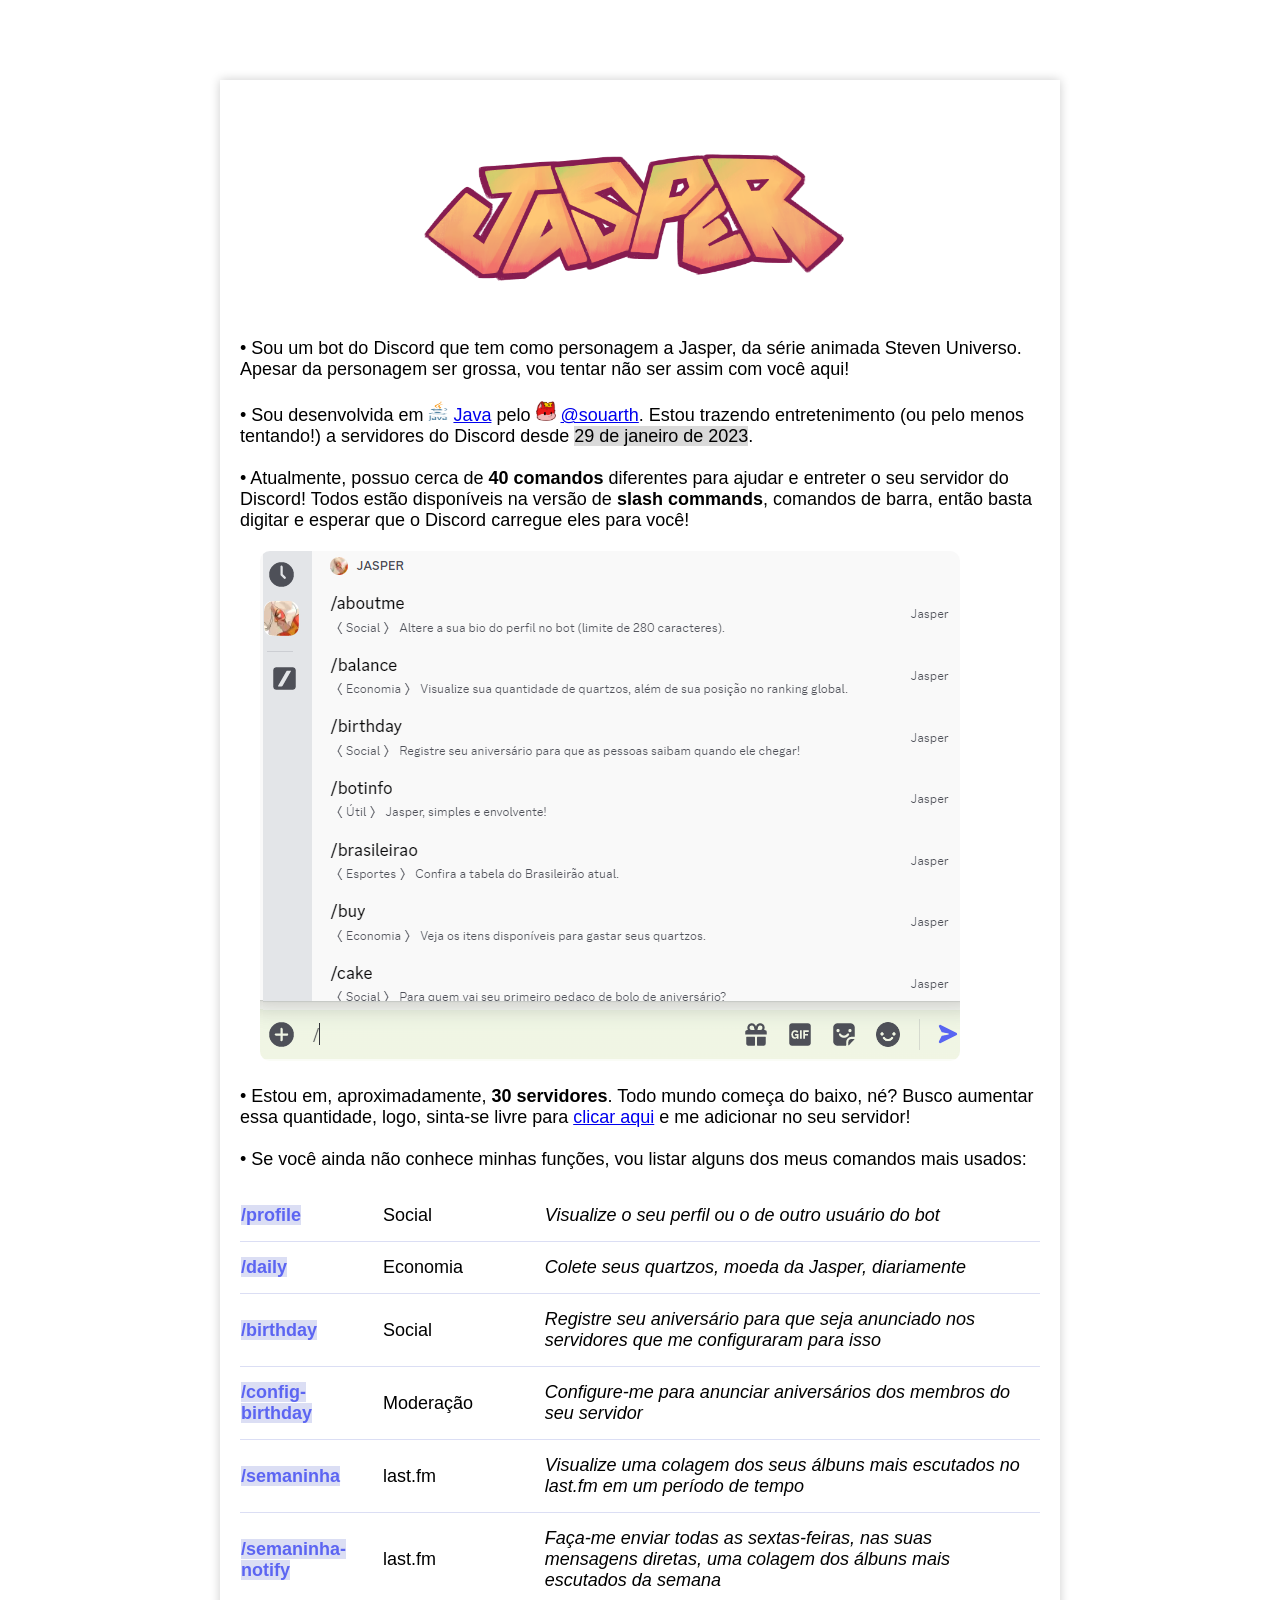
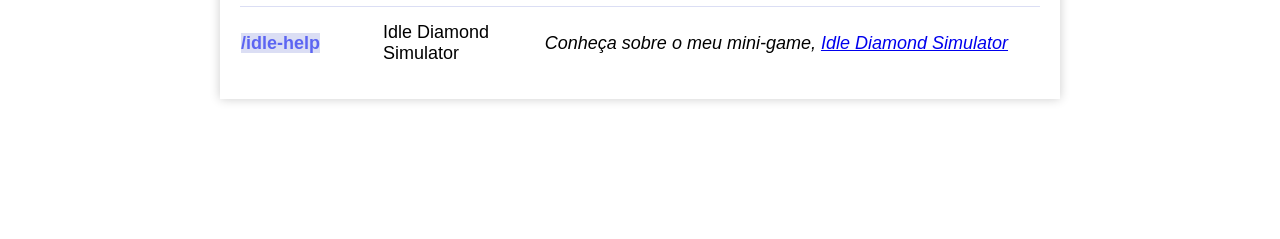
==== index.html @ ec86d967 "Update index.html" ====
<!DOCTYPE html>
<html lang="pt-BR">

<head>
    <meta charset="UTF-8">
    <meta name="viewport" content="width=device-width, initial-scale=1.0">
    <link rel="stylesheet" type="text/css" href="./public/css/index.css" media="screen" />
    <script src="./public/js/index.js"></script>
    <link rel="icon" type="image/x-icon" href="./public/assets/images/jasper_icon.png">

    <title>Home - JasperBot Website</title>
</head>

<script src="https://code.jquery.com/jquery-3.3.1.js" integrity="sha256-2Kok7MbOyxpgUVvAk/HJ2jigOSYS2auK4Pfzbm7uH60="
    crossorigin="anonymous">
    </script>

<script>
    $(function () {
        $("#header").load("header.html");
        $("#footer").load("footer.html");
    });
</script>

<body>
    <div id="header"></div>

    <div class="container">
        <img src="./public/assets/images/logo_bold2.png" alt="Jasper Bold Logo" class="logo">

        <div class="subtitle">
            • Sou um bot do Discord que tem como personagem a Jasper, da série animada Steven Universo. Apesar da
            personagem ser grossa, vou tentar não ser assim com você aqui!
            <br><br>
            • Sou desenvolvida em <img class="emoji" src="./public/assets/emojis/java.png"><a
                href="https://www.java.com/pt-BR/">Java</a> pelo <img class="emoji" src="./public/assets/emojis/arth.png"><a
                href="https://discord.com/users/351760430991147010">@souarth</a>. Estou trazendo entretenimento (ou
            pelo menos tentando!) a servidores do Discord desde <span class="timestamp">29 de janeiro de 2023</span>.
            <br><br>
            • Atualmente, possuo cerca de <b>40 comandos</b> diferentes para ajudar e entreter o seu servidor do
            Discord! Todos estão disponíveis na versão de <b>slash commands</b>, comandos de barra, então basta digitar
            e esperar que o Discord carregue eles para você!
            <br>
            <img class="message" src="./public/assets/images/slash_example.png">
            <br>
            • Estou em, aproximadamente, <b>30 servidores</b>. Todo mundo começa do baixo, né? Busco aumentar essa
            quantidade, logo, sinta-se livre para <a
                href="https://discord.com/api/oauth2/authorize?client_id=528176898384068621&permissions=414467869760&scope=bot%20applications.commands">clicar
                aqui</a> e me adicionar no seu servidor!
            <br><br>
            • Se você ainda não conhece minhas funções, vou listar alguns dos meus comandos mais usados:
            <table class="command-table">
                <tr>
                    <th><span class="command">/profile</span></th>
                    <td>Social</td>
                    <td><i>Visualize o seu perfil ou o de outro usuário do bot</i></td>
                </tr>
                <tr>
                    <th><span class="command">/daily</span></th>
                    <td>Economia</td>
                    <td><i>Colete seus quartzos, moeda da Jasper, diariamente</i></td>
                </tr>
                <tr>
                    <th><span class="command">/birthday</span></th>
                    <td>Social</td>
                    <td><i>Registre seu aniversário para que seja anunciado nos servidores que me configuraram para
                            isso</i></td>
                </tr>
                <tr>
                    <th><span class="command">/config-birthday</span></th>
                    <td>Moderação</td>
                    <td><i>Configure-me para anunciar aniversários dos membros do seu servidor</i></td>
                </tr>
                <tr>
                    <th><span class="command">/semaninha</span></th>
                    <td>last.fm</td>
                    <td><i>Visualize uma colagem dos seus álbuns mais escutados no last.fm em um período de tempo</i>
                    </td>
                </tr>
                <tr>
                    <th><span class="command">/semaninha-notify</span></th>
                    <td>last.fm</td>
                    <td><i>Faça-me enviar todas as sextas-feiras, nas suas mensagens diretas, uma colagem dos álbuns
                            mais escutados
                            da semana</i></td>
                </tr>
                <tr>
                    <th><span class="command">/idle-help</span></th>
                    <td>Idle Diamond Simulator</td>
                    <td><i>Conheça sobre o meu mini-game, <a href="./idle.html">Idle Diamond Simulator</a></i></td>
                </tr>
            </table>
        </div>
    </div>

    <div id="footer" style="margin-top: 140px;"></div>
</body>

</html>
---- public/css/index.css ----
body {
    margin: 0;
    padding: 0;
    font-family: Arial, sans-serif;
    background-image: url('./public/assets/images/gradient_background.jpg');
    background-position: center;
    background-repeat: repeat;
    background-size: cover;
}

.navbar {
    background-color: #333;
    overflow: hidden;
    position: fixed;
    top: 0;
    width: 100%;
}

.navbar a {
    float: left;
    display: block;
    color: white;
    text-align: center;
    padding: 16px;
    text-decoration: none;
}

.navbar img {
    width: 5%;
    height: 5%;
    padding: 0px 15px;
    margin-top: 10px;
    float: left;
}

.navbar a:hover {
    background-color: #ddd;
    color: black;
}

.container {
    max-width: 800px;
    margin: 30px auto;
    margin-top: 80px;
    padding: 20px;
    background-color: rgba(255, 255, 255, 0.8);
    box-shadow: 0 0 10px rgba(0, 0, 0, 0.2);
}

.logo {
    display: block;
    margin: 0 auto 20px;
    width: 60%;
    height: 60%;
}

.command {
    color: #5c65f2;
    background-color: #dbdef4;
    border-radius: 5;
    margin: auto;
}

.command:hover {
    color: white;
    background-color: #5865f2;
}

.injector {
    color: #e12a5c;
}

.warp {
    color: #526191;
}

.building {
    color: #8fbba2;
}

.emoji {
    width: 20px;
    height: 20px;
    margin-right: 5px;
}

.message {
    align-self: center;
    border-radius: 30px;
    padding: 20px;
}

.subtitle {
    font-size: large;
}

.item-container {
    display: flex;
    flex-wrap: wrap;
    justify-content: center;
    margin-bottom: 150px;
}

.item {
    flex: 0 0 calc(30% - 20px);
    margin: 10px;
    padding: 10px;
    border: 1px solid #ddd;
    background-color: rgba(255, 255, 255, 0.8);
    box-shadow: 0 0 10px rgba(0, 0, 0, 0.2);
}

.item:hover {
    background-color: rgba(230, 230, 230, 0.8);
}

.footer {
    background-color: #333;
    color: white;
    padding: 15px;
    text-align: center;
    position: fixed;
    bottom: 0;
    width: 100%;
}

.footer a {
    color: white;
}

.social {
    width: 30px;
    height: 30px;
    padding: 0px 15px;
}

.button-container {
    margin-top: 10px;
    text-align: center;
}

.button {
    margin: 10px;
    padding: 10px;
    border: 1px solid #ddd;
    border-radius: 10px;
    background-color: #5865f2;
    box-shadow: 0 0 10px rgba(0, 0, 0, 0.2);
    color: white;
    text-align: center;
}

.button:hover {
    background-color: #4752c4;
}

.timestamp {
    background-color: rgba(0, 0, 0, 0.15)
}

.command-table {
    border-collapse: collapse;
    width: 100%;
    margin-top: 20px;
    text-align: left;
    padding: 10px;
}

.command-table tr {
    border-bottom: 1px solid #dbdef4;
    text-align: left;
}

.command-table tr:last-child {
    border-bottom: none;
}

.command-table td {
    padding: 15px;
}
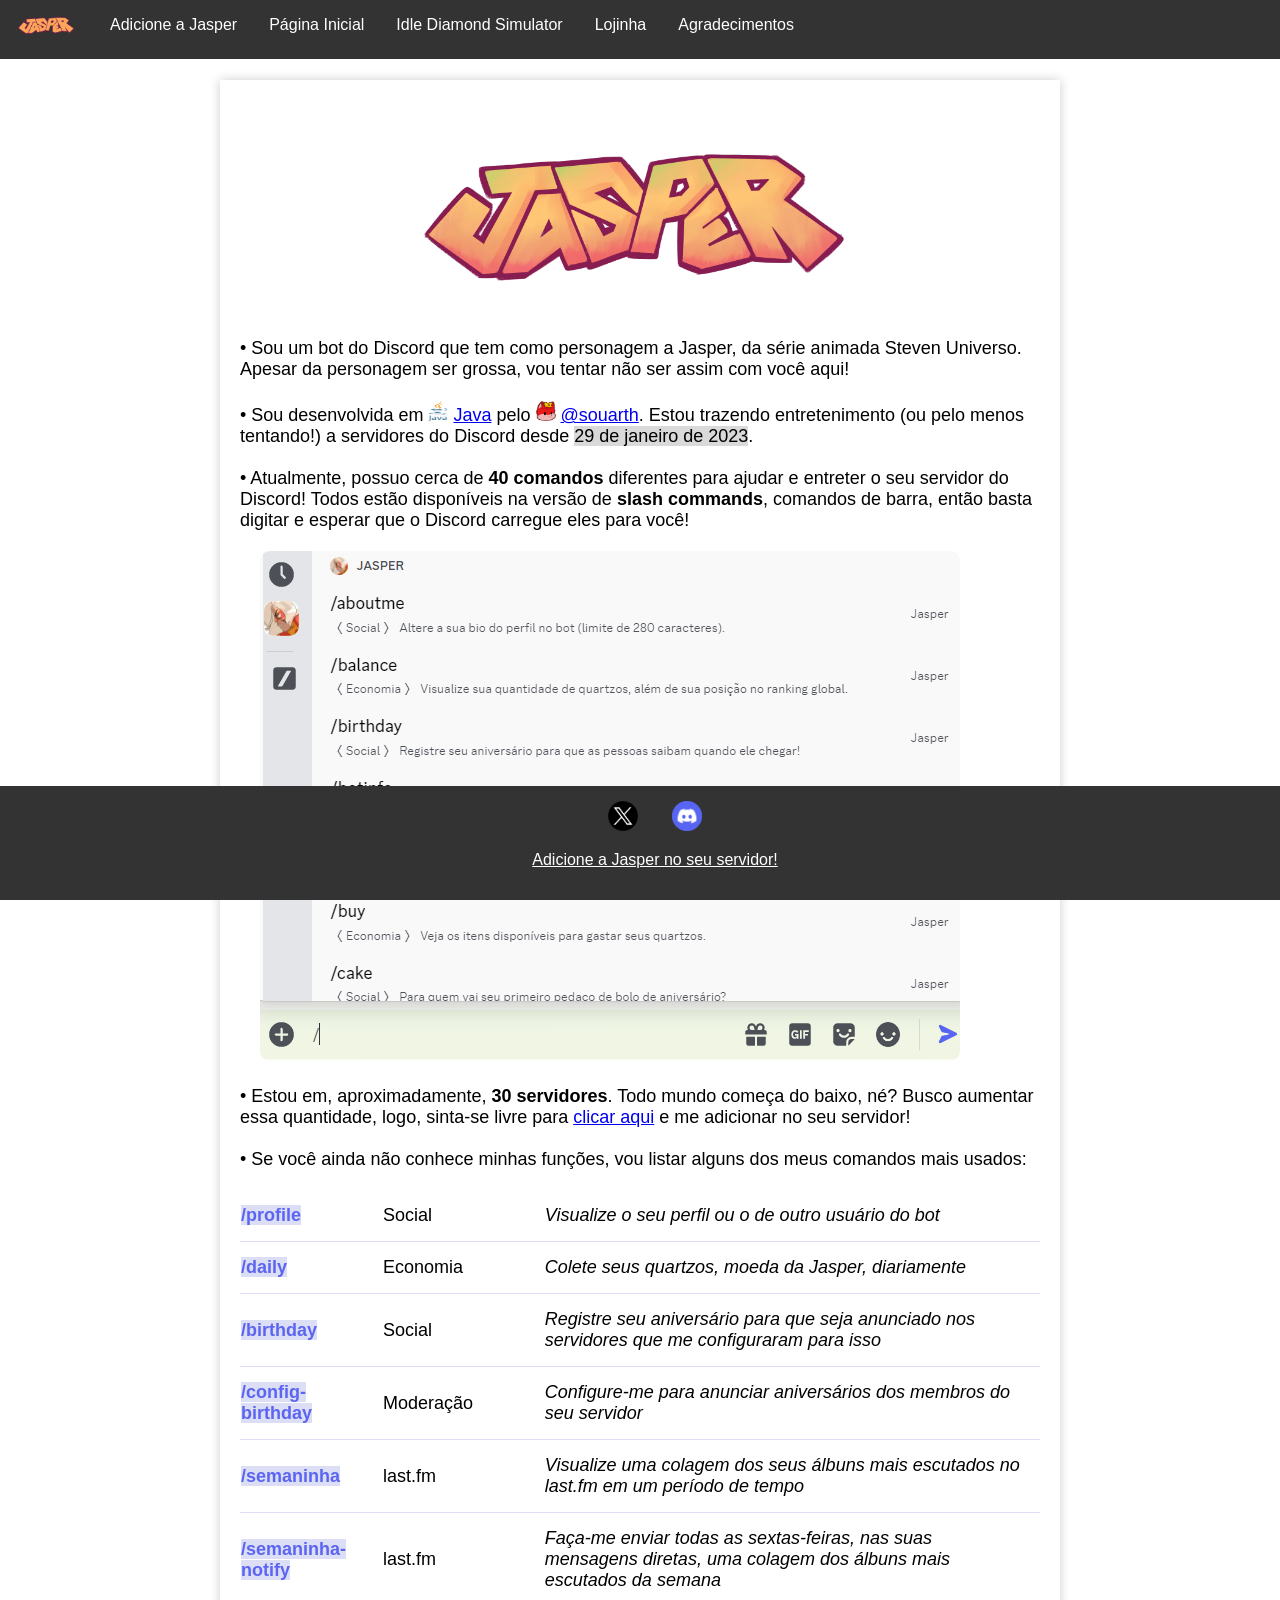
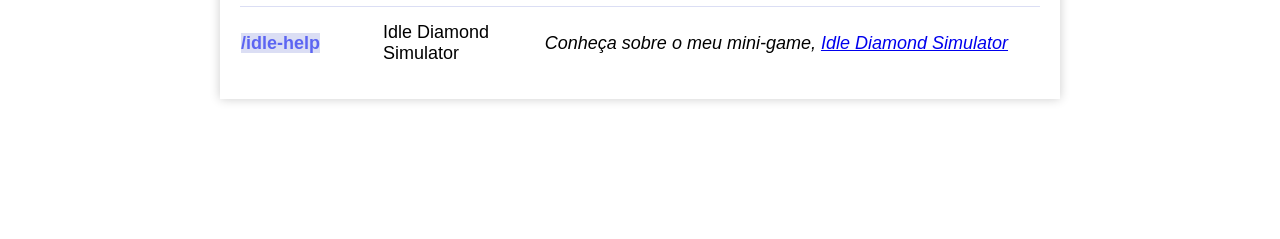
==== commit 24709de6: "Update index.html" ====
--- a/index.html
+++ b/index.html
@@ -17,8 +17,8 @@
 
 <script>
     $(function () {
-        $("#header").load("header.html");
-        $("#footer").load("footer.html");
+        $("#header").load("./public/header.html");
+        $("#footer").load("./public/footer.html");
     });
 </script>
 
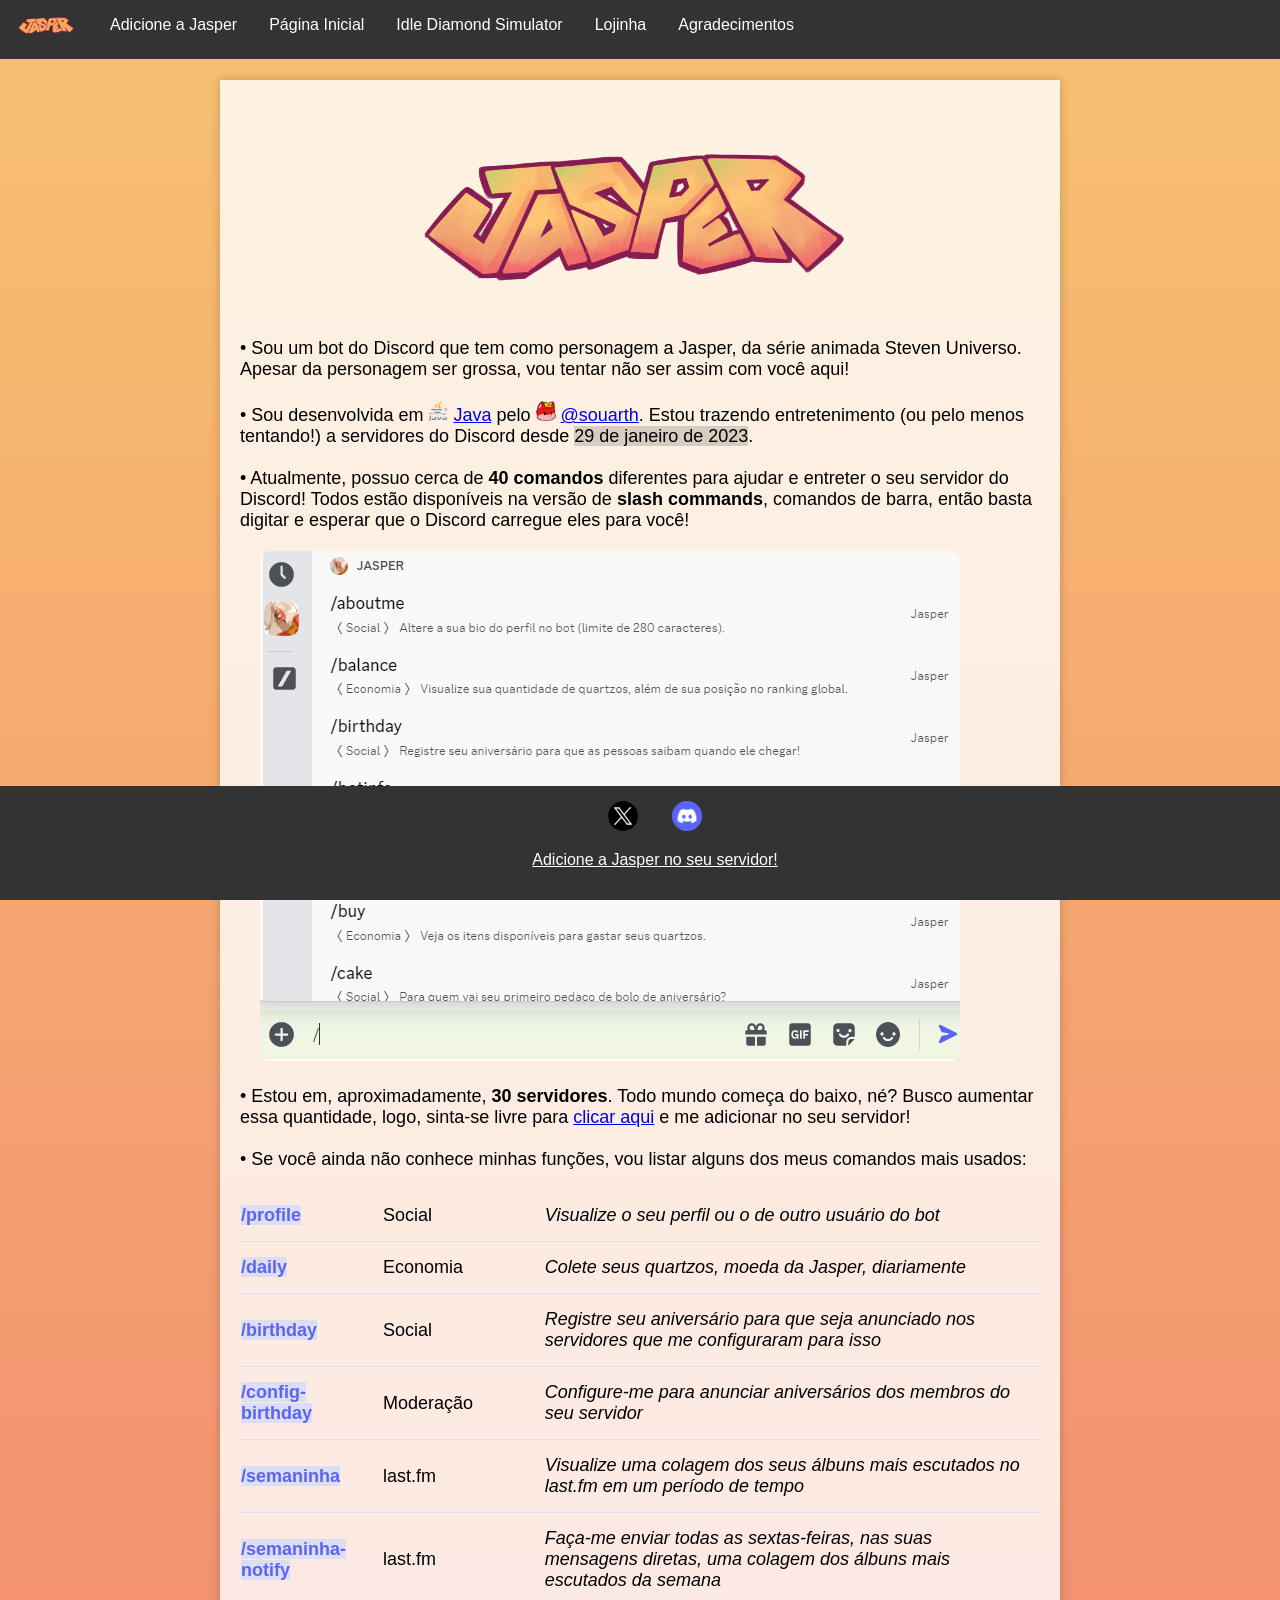
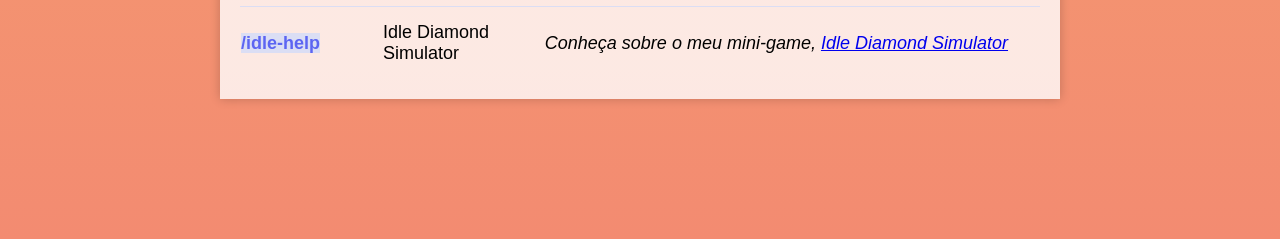
==== commit 78fdfbf4: "Update index.html" ====
--- a/index.html
+++ b/index.html
@@ -33,7 +33,8 @@
             personagem ser grossa, vou tentar não ser assim com você aqui!
             <br><br>
             • Sou desenvolvida em <img class="emoji" src="./public/assets/emojis/java.png"><a
-                href="https://www.java.com/pt-BR/">Java</a> pelo <img class="emoji" src="./public/assets/emojis/arth.png"><a
+                href="https://www.java.com/pt-BR/">Java</a> pelo <img class="emoji"
+                src="./public/assets/emojis/arth.png"><a
                 href="https://discord.com/users/351760430991147010">@souarth</a>. Estou trazendo entretenimento (ou
             pelo menos tentando!) a servidores do Discord desde <span class="timestamp">29 de janeiro de 2023</span>.
             <br><br>
@@ -87,7 +88,7 @@
                 <tr>
                     <th><span class="command">/idle-help</span></th>
                     <td>Idle Diamond Simulator</td>
-                    <td><i>Conheça sobre o meu mini-game, <a href="./idle.html">Idle Diamond Simulator</a></i></td>
+                    <td><i>Conheça sobre o meu mini-game, <a href="./idle">Idle Diamond Simulator</a></i></td>
                 </tr>
             </table>
         </div>
--- a/public/css/index.css
+++ b/public/css/index.css
@@ -2,7 +2,7 @@
     margin: 0;
     padding: 0;
     font-family: Arial, sans-serif;
-    background-image: url('./public/assets/images/gradient_background.jpg');
+    background-image: linear-gradient(rgb(247, 193, 112), rgb(243, 139, 113));
     background-position: center;
     background-repeat: repeat;
     background-size: cover;
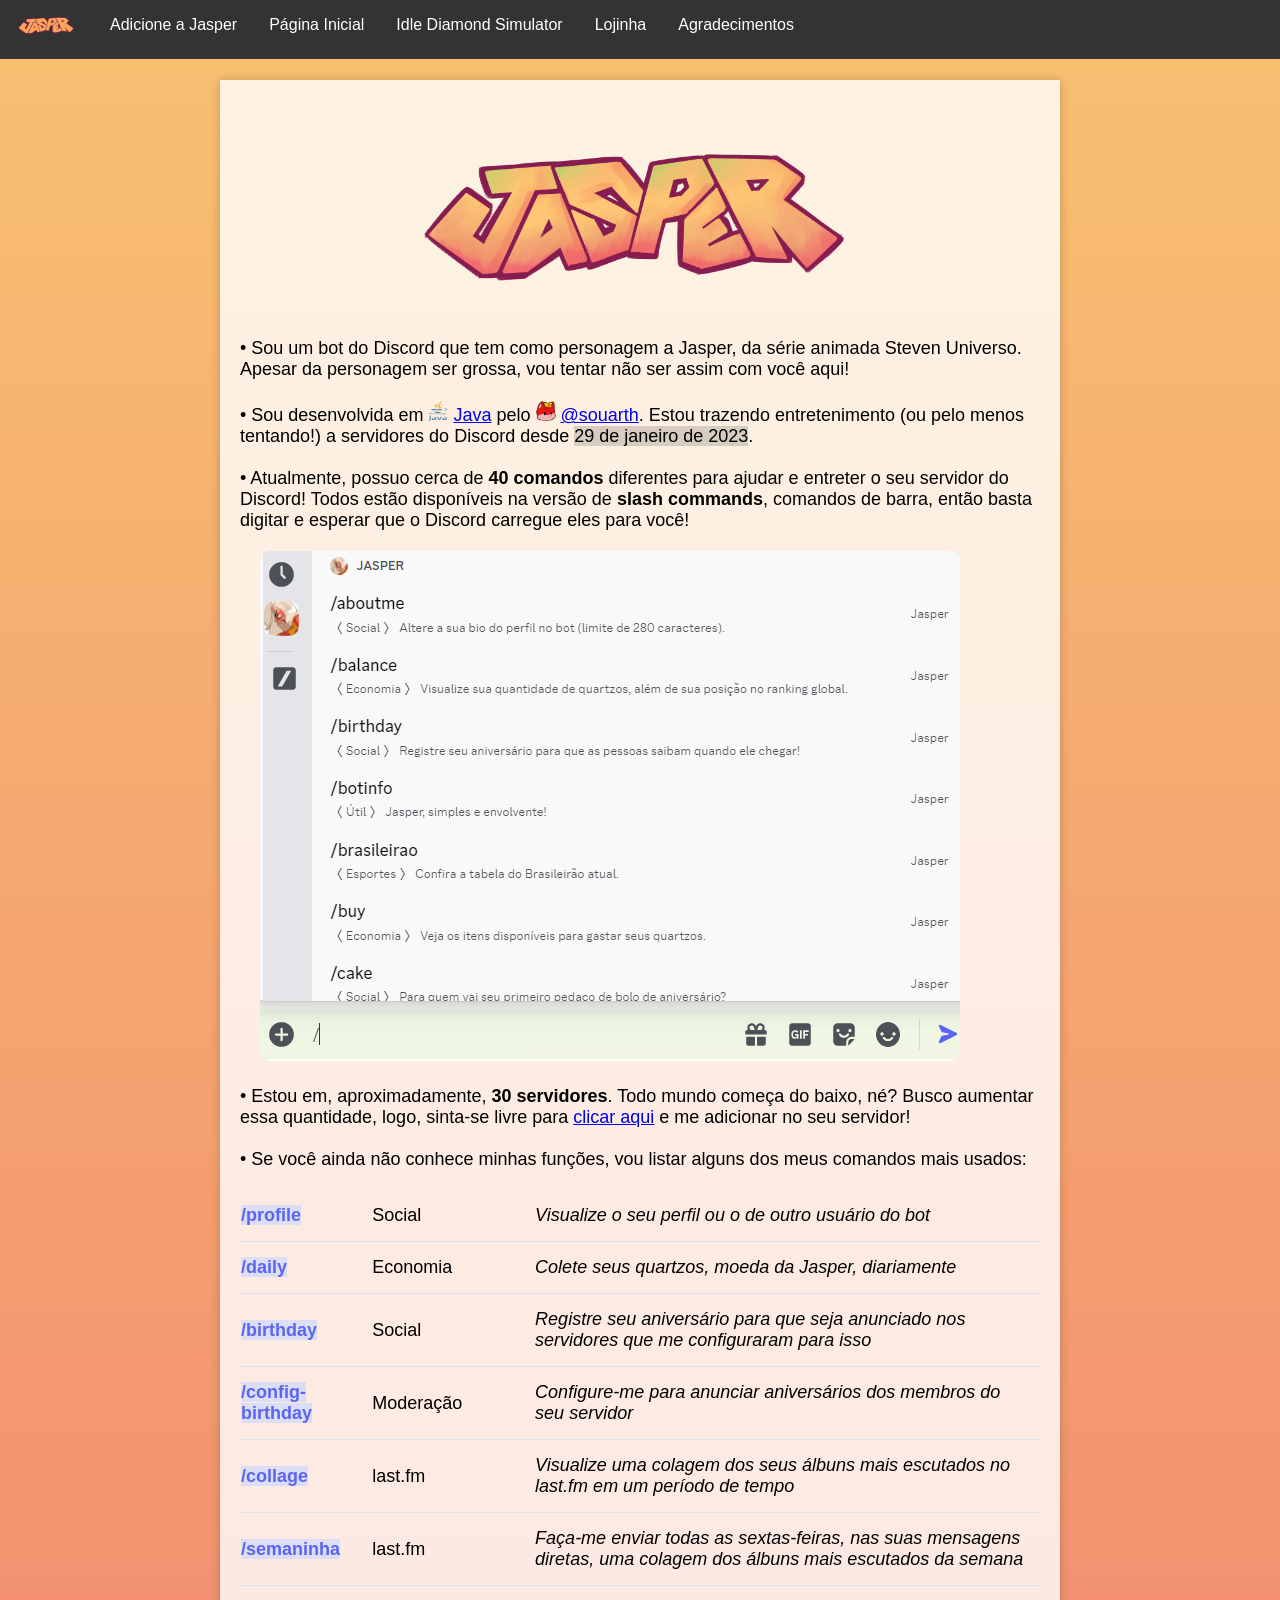
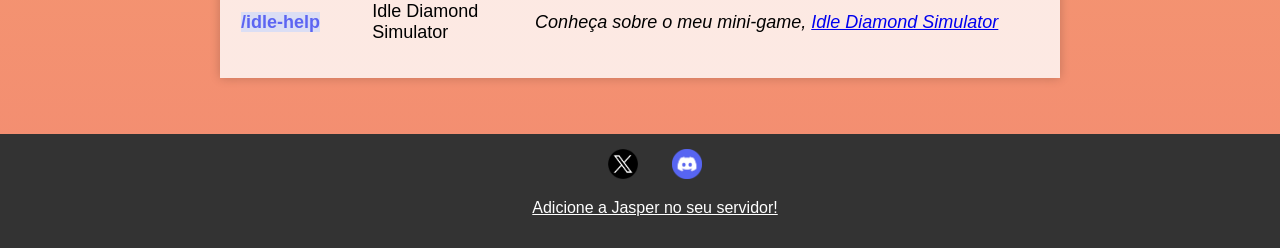
==== commit 820403e3: "Add files via upload" ====
--- a/index.html
+++ b/index.html
@@ -73,13 +73,13 @@
                     <td><i>Configure-me para anunciar aniversários dos membros do seu servidor</i></td>
                 </tr>
                 <tr>
-                    <th><span class="command">/semaninha</span></th>
+                    <th><span class="command">/collage</span></th>
                     <td>last.fm</td>
                     <td><i>Visualize uma colagem dos seus álbuns mais escutados no last.fm em um período de tempo</i>
                     </td>
                 </tr>
                 <tr>
-                    <th><span class="command">/semaninha-notify</span></th>
+                    <th><span class="command">/semaninha</span></th>
                     <td>last.fm</td>
                     <td><i>Faça-me enviar todas as sextas-feiras, nas suas mensagens diretas, uma colagem dos álbuns
                             mais escutados
@@ -88,7 +88,7 @@
                 <tr>
                     <th><span class="command">/idle-help</span></th>
                     <td>Idle Diamond Simulator</td>
-                    <td><i>Conheça sobre o meu mini-game, <a href="./idle">Idle Diamond Simulator</a></i></td>
+                    <td><i>Conheça sobre o meu mini-game, <a href="./idle.html">Idle Diamond Simulator</a></i></td>
                 </tr>
             </table>
         </div>
@@ -97,4 +97,4 @@
     <div id="footer" style="margin-top: 140px;"></div>
 </body>
 
-</html>
+</html>
--- a/public/css/index.css
+++ b/public/css/index.css
@@ -6,6 +6,10 @@
     background-position: center;
     background-repeat: repeat;
     background-size: cover;
+    position: relative;
+    display: flex;
+    flex-direction: column;
+    min-height: 100vh;
 }
 
 .navbar {
@@ -45,6 +49,7 @@
     padding: 20px;
     background-color: rgba(255, 255, 255, 0.8);
     box-shadow: 0 0 10px rgba(0, 0, 0, 0.2);
+    flex: 1;
 }
 
 .logo {
@@ -119,9 +124,9 @@
     color: white;
     padding: 15px;
     text-align: center;
-    position: fixed;
+    width: 100%;
+    position: absolute;
     bottom: 0;
-    width: 100%;
 }
 
 .footer a {
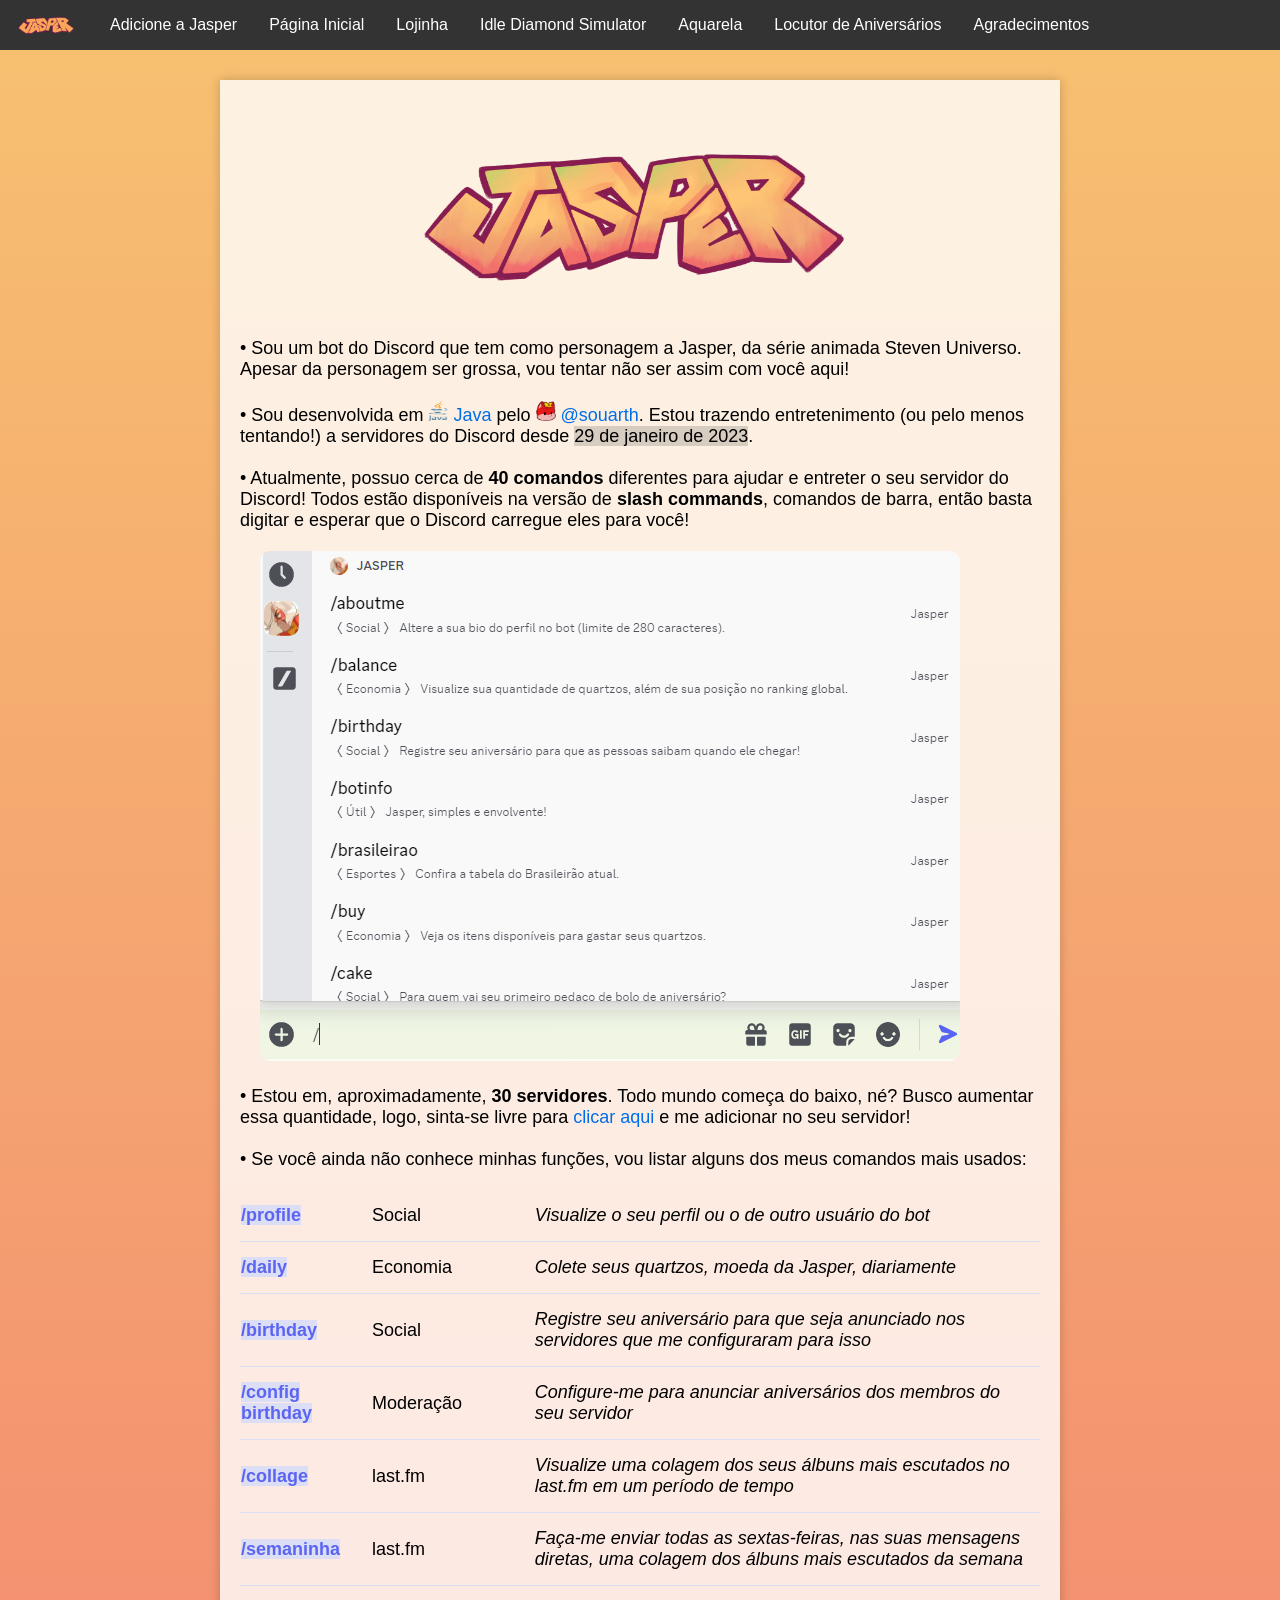
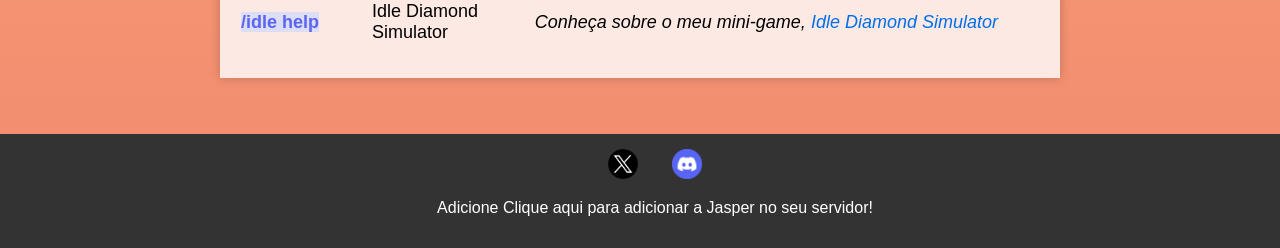
==== commit d2f11c73: "Update index.html" ====
--- a/index.html
+++ b/index.html
@@ -68,7 +68,7 @@
                             isso</i></td>
                 </tr>
                 <tr>
-                    <th><span class="command">/config-birthday</span></th>
+                    <th><span class="command">/config birthday</span></th>
                     <td>Moderação</td>
                     <td><i>Configure-me para anunciar aniversários dos membros do seu servidor</i></td>
                 </tr>
@@ -86,7 +86,7 @@
                             da semana</i></td>
                 </tr>
                 <tr>
-                    <th><span class="command">/idle-help</span></th>
+                    <th><span class="command">/idle help</span></th>
                     <td>Idle Diamond Simulator</td>
                     <td><i>Conheça sobre o meu mini-game, <a href="./idle.html">Idle Diamond Simulator</a></i></td>
                 </tr>
@@ -97,4 +97,4 @@
     <div id="footer" style="margin-top: 140px;"></div>
 </body>
 
-</html>+</html>
--- a/public/css/index.css
+++ b/public/css/index.css
@@ -1,7 +1,9 @@
+@import url('https://fonts.cdnfonts.com/css/gg-sans-2');
+
 body {
     margin: 0;
     padding: 0;
-    font-family: Arial, sans-serif;
+    font-family: 'gg sans Normal', sans-serif;
     background-image: linear-gradient(rgb(247, 193, 112), rgb(243, 139, 113));
     background-position: center;
     background-repeat: repeat;
@@ -9,7 +11,19 @@
     position: relative;
     display: flex;
     flex-direction: column;
-    min-height: 100vh;
+    min-height: 110vh;
+}
+
+body a {
+    text-decoration: none;
+    color: rgb(0, 110, 233)
+}
+
+.logo {
+    display: block;
+    margin: 0 auto 20px;
+    width: 60%;
+    height: 60%;
 }
 
 .navbar {
@@ -26,6 +40,7 @@
     color: white;
     text-align: center;
     padding: 16px;
+    height: 5%;
     text-decoration: none;
 }
 
@@ -34,6 +49,7 @@
     height: 5%;
     padding: 0px 15px;
     margin-top: 10px;
+    margin-bottom: 0;
     float: left;
 }
 
@@ -52,11 +68,8 @@
     flex: 1;
 }
 
-.logo {
-    display: block;
-    margin: 0 auto 20px;
-    width: 60%;
-    height: 60%;
+.container img {
+    text-align: center;
 }
 
 .command {
@@ -93,6 +106,7 @@
     align-self: center;
     border-radius: 30px;
     padding: 20px;
+    max-width: 100%;
 }
 
 .subtitle {
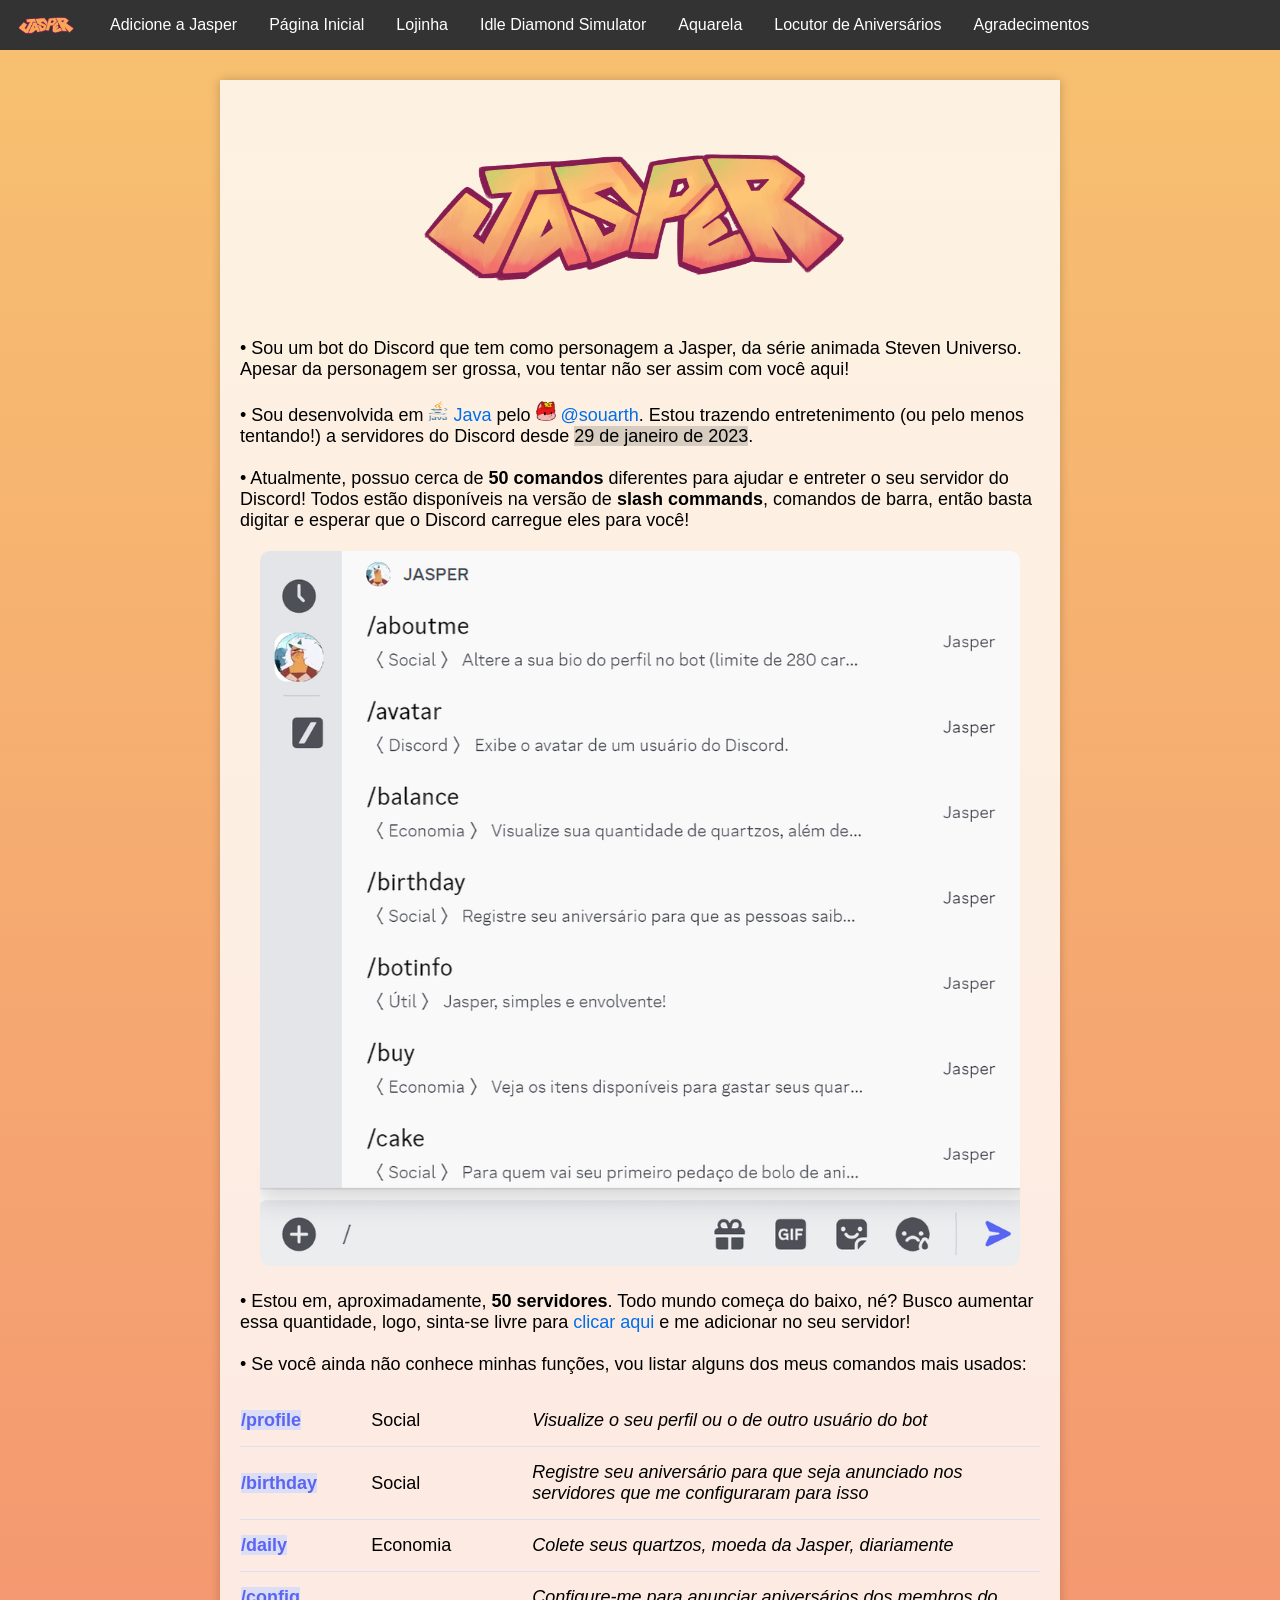
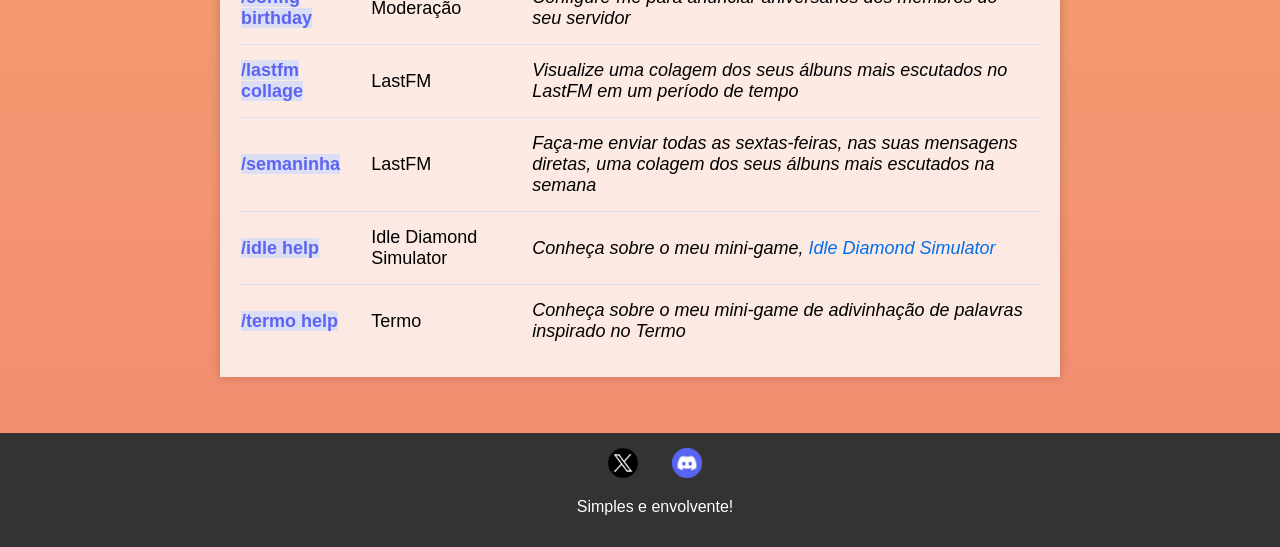
==== commit 5d191eac: "Update 31/05/24" ====
--- a/index.html
+++ b/index.html
@@ -38,13 +38,13 @@
                 href="https://discord.com/users/351760430991147010">@souarth</a>. Estou trazendo entretenimento (ou
             pelo menos tentando!) a servidores do Discord desde <span class="timestamp">29 de janeiro de 2023</span>.
             <br><br>
-            • Atualmente, possuo cerca de <b>40 comandos</b> diferentes para ajudar e entreter o seu servidor do
+            • Atualmente, possuo cerca de <b>50 comandos</b> diferentes para ajudar e entreter o seu servidor do
             Discord! Todos estão disponíveis na versão de <b>slash commands</b>, comandos de barra, então basta digitar
             e esperar que o Discord carregue eles para você!
             <br>
-            <img class="message" src="./public/assets/images/slash_example.png">
+            <img class="message" style="width: 95%;" src="./public/assets/images/slash_example.png">
             <br>
-            • Estou em, aproximadamente, <b>30 servidores</b>. Todo mundo começa do baixo, né? Busco aumentar essa
+            • Estou em, aproximadamente, <b>50 servidores</b>. Todo mundo começa do baixo, né? Busco aumentar essa
             quantidade, logo, sinta-se livre para <a
                 href="https://discord.com/api/oauth2/authorize?client_id=528176898384068621&permissions=414467869760&scope=bot%20applications.commands">clicar
                 aqui</a> e me adicionar no seu servidor!
@@ -57,15 +57,15 @@
                     <td><i>Visualize o seu perfil ou o de outro usuário do bot</i></td>
                 </tr>
                 <tr>
-                    <th><span class="command">/daily</span></th>
-                    <td>Economia</td>
-                    <td><i>Colete seus quartzos, moeda da Jasper, diariamente</i></td>
-                </tr>
-                <tr>
                     <th><span class="command">/birthday</span></th>
                     <td>Social</td>
                     <td><i>Registre seu aniversário para que seja anunciado nos servidores que me configuraram para
                             isso</i></td>
+                </tr>
+                <tr>
+                    <th><span class="command">/daily</span></th>
+                    <td>Economia</td>
+                    <td><i>Colete seus quartzos, moeda da Jasper, diariamente</i></td>
                 </tr>
                 <tr>
                     <th><span class="command">/config birthday</span></th>
@@ -73,22 +73,26 @@
                     <td><i>Configure-me para anunciar aniversários dos membros do seu servidor</i></td>
                 </tr>
                 <tr>
-                    <th><span class="command">/collage</span></th>
-                    <td>last.fm</td>
-                    <td><i>Visualize uma colagem dos seus álbuns mais escutados no last.fm em um período de tempo</i>
+                    <th><span class="command">/lastfm collage</span></th>
+                    <td>LastFM</td>
+                    <td><i>Visualize uma colagem dos seus álbuns mais escutados no LastFM em um período de tempo</i>
                     </td>
                 </tr>
                 <tr>
                     <th><span class="command">/semaninha</span></th>
-                    <td>last.fm</td>
-                    <td><i>Faça-me enviar todas as sextas-feiras, nas suas mensagens diretas, uma colagem dos álbuns
-                            mais escutados
-                            da semana</i></td>
+                    <td>LastFM</td>
+                    <td><i>Faça-me enviar todas as sextas-feiras, nas suas mensagens diretas, uma colagem dos seus
+                            álbuns mais escutados na semana</i></td>
                 </tr>
                 <tr>
                     <th><span class="command">/idle help</span></th>
                     <td>Idle Diamond Simulator</td>
                     <td><i>Conheça sobre o meu mini-game, <a href="./idle.html">Idle Diamond Simulator</a></i></td>
+                </tr>
+                <tr>
+                    <th><span class="command">/termo help</span></th>
+                    <td>Termo</td>
+                    <td><i>Conheça sobre o meu mini-game de adivinhação de palavras inspirado no Termo</i></td>
                 </tr>
             </table>
         </div>
@@ -97,4 +101,4 @@
     <div id="footer" style="margin-top: 140px;"></div>
 </body>
 
-</html>
+</html>
--- a/public/css/index.css
+++ b/public/css/index.css
@@ -118,6 +118,69 @@
     flex-wrap: wrap;
     justify-content: center;
     margin-bottom: 150px;
+    -webkit-animation: fadein 0.5s;
+    /* Safari, Chrome and Opera > 12.1 */
+    -moz-animation: fadein 0.5s;
+    /* Firefox < 16 */
+    -ms-animation: fadein 0.5s;
+    /* Internet Explorer */
+    -o-animation: fadein 0.5s;
+    /* Opera < 12.1 */
+    animation: fadein 0.5s;
+}
+
+@keyframes fadein {
+    from {
+        opacity: 0;
+    }
+
+    to {
+        opacity: 1;
+    }
+}
+
+/* Firefox < 16 */
+@-moz-keyframes fadein {
+    from {
+        opacity: 0;
+    }
+
+    to {
+        opacity: 1;
+    }
+}
+
+/* Safari, Chrome and Opera > 12.1 */
+@-webkit-keyframes fadein {
+    from {
+        opacity: 0;
+    }
+
+    to {
+        opacity: 1;
+    }
+}
+
+/* Internet Explorer */
+@-ms-keyframes fadein {
+    from {
+        opacity: 0;
+    }
+
+    to {
+        opacity: 1;
+    }
+}
+
+/* Opera < 12.1 */
+@-o-keyframes fadein {
+    from {
+        opacity: 0;
+    }
+
+    to {
+        opacity: 1;
+    }
 }
 
 .item {
@@ -160,17 +223,17 @@
 
 .button {
     margin: 10px;
-    padding: 10px;
+    padding: 12px;
     border: 1px solid #ddd;
-    border-radius: 10px;
+    border-radius: 5px;
     background-color: #5865f2;
-    box-shadow: 0 0 10px rgba(0, 0, 0, 0.2);
     color: white;
     text-align: center;
 }
 
 .button:hover {
     background-color: #4752c4;
+    cursor: pointer;
 }
 
 .timestamp {
@@ -197,3 +260,27 @@
 .command-table td {
     padding: 15px;
 }
+
+.sort-container {
+    margin-top: 10px;
+    text-align: center;
+}
+
+.sort-container label {
+    margin-right: 10px;
+    font-weight: bold;
+}
+
+.sort-container select {
+    padding: 5px;
+    padding-right: 21%;
+    margin: 10px;
+    border-radius: 2px;
+    color: #949ba4;
+    border: 1px solid #ddd;
+    background-color: #1e1f22;
+    cursor: pointer;
+    font-size: large;
+}
+
+@media (max-width: 768px) {}
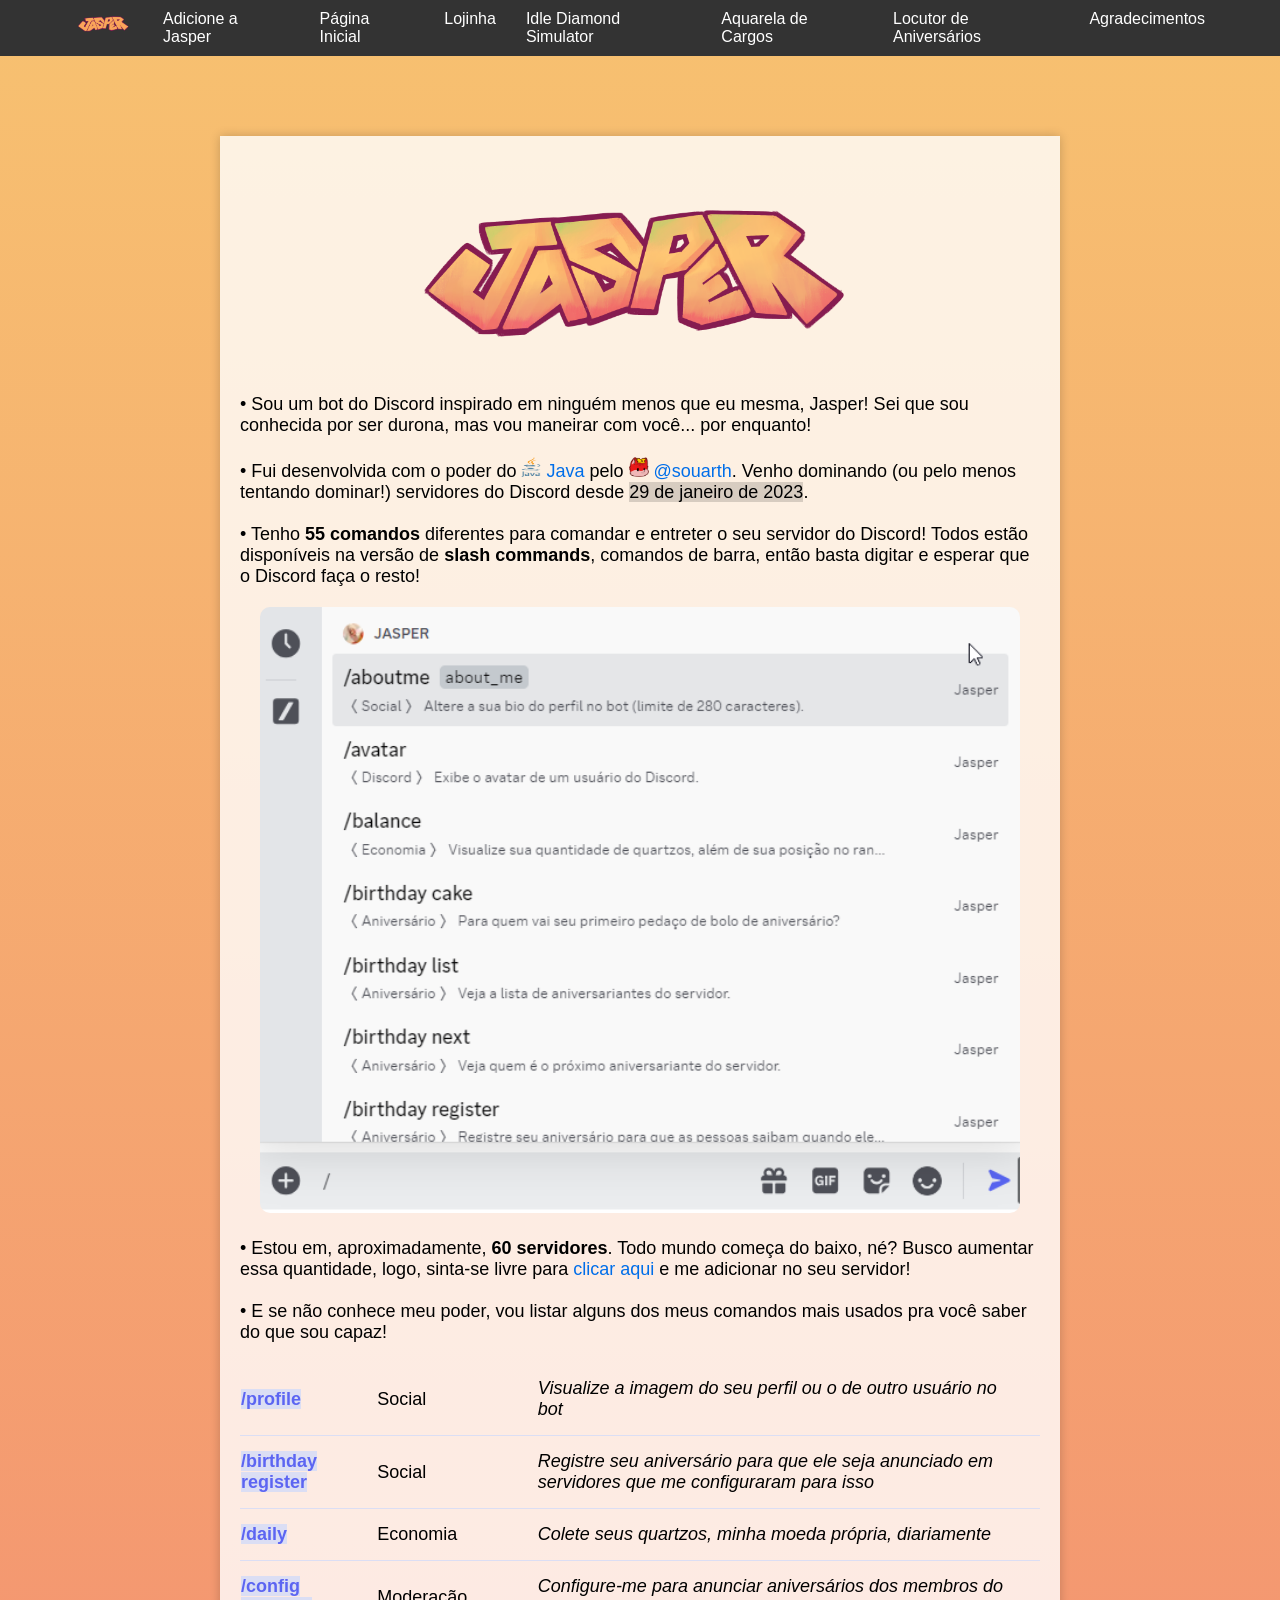
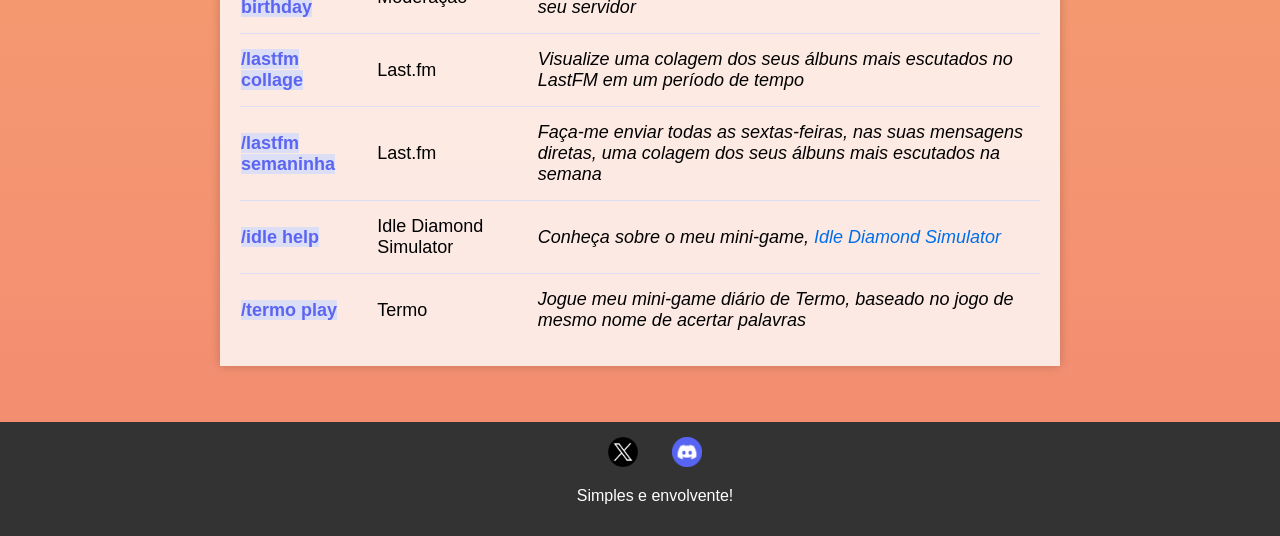
==== commit 59535ab8: "Update 10/11/24" ====
--- a/index.html
+++ b/index.html
@@ -8,7 +8,7 @@
     <script src="./public/js/index.js"></script>
     <link rel="icon" type="image/x-icon" href="./public/assets/images/jasper_icon.png">
 
-    <title>Home - JasperBot Website</title>
+    <title>Página Inicial • Jasper Bot Website</title>
 </head>
 
 <script src="https://code.jquery.com/jquery-3.3.1.js" integrity="sha256-2Kok7MbOyxpgUVvAk/HJ2jigOSYS2auK4Pfzbm7uH60="
@@ -29,43 +29,44 @@
         <img src="./public/assets/images/logo_bold2.png" alt="Jasper Bold Logo" class="logo">
 
         <div class="subtitle">
-            • Sou um bot do Discord que tem como personagem a Jasper, da série animada Steven Universo. Apesar da
-            personagem ser grossa, vou tentar não ser assim com você aqui!
+            • Sou um bot do Discord inspirado em ninguém menos que eu mesma, Jasper! Sei que sou conhecida por ser
+            durona, mas vou maneirar com você... por enquanto!
             <br><br>
-            • Sou desenvolvida em <img class="emoji" src="./public/assets/emojis/java.png"><a
+            • Fui desenvolvida com o poder do <img class="emoji" src="./public/assets/emojis/java.png"><a
                 href="https://www.java.com/pt-BR/">Java</a> pelo <img class="emoji"
                 src="./public/assets/emojis/arth.png"><a
-                href="https://discord.com/users/351760430991147010">@souarth</a>. Estou trazendo entretenimento (ou
-            pelo menos tentando!) a servidores do Discord desde <span class="timestamp">29 de janeiro de 2023</span>.
+                href="https://discord.com/users/351760430991147010">@souarth</a>. Venho dominando (ou pelo menos
+            tentando dominar!) servidores do Discord desde <span class="timestamp">29 de janeiro de 2023</span>.
             <br><br>
-            • Atualmente, possuo cerca de <b>50 comandos</b> diferentes para ajudar e entreter o seu servidor do
+            • Tenho <b>55 comandos</b> diferentes para comandar e entreter o seu servidor do
             Discord! Todos estão disponíveis na versão de <b>slash commands</b>, comandos de barra, então basta digitar
-            e esperar que o Discord carregue eles para você!
+            e esperar que o Discord faça o resto!
             <br>
             <img class="message" style="width: 95%;" src="./public/assets/images/slash_example.png">
             <br>
-            • Estou em, aproximadamente, <b>50 servidores</b>. Todo mundo começa do baixo, né? Busco aumentar essa
+            • Estou em, aproximadamente, <b>60 servidores</b>. Todo mundo começa do baixo, né? Busco aumentar essa
             quantidade, logo, sinta-se livre para <a
                 href="https://discord.com/api/oauth2/authorize?client_id=528176898384068621&permissions=414467869760&scope=bot%20applications.commands">clicar
                 aqui</a> e me adicionar no seu servidor!
             <br><br>
-            • Se você ainda não conhece minhas funções, vou listar alguns dos meus comandos mais usados:
+            • E se não conhece meu poder, vou listar alguns dos meus comandos mais usados pra você saber do que sou
+            capaz!
             <table class="command-table">
                 <tr>
                     <th><span class="command">/profile</span></th>
                     <td>Social</td>
-                    <td><i>Visualize o seu perfil ou o de outro usuário do bot</i></td>
+                    <td><i>Visualize a imagem do seu perfil ou o de outro usuário no bot</i></td>
                 </tr>
                 <tr>
-                    <th><span class="command">/birthday</span></th>
+                    <th><span class="command">/birthday register</span></th>
                     <td>Social</td>
-                    <td><i>Registre seu aniversário para que seja anunciado nos servidores que me configuraram para
+                    <td><i>Registre seu aniversário para que ele seja anunciado em servidores que me configuraram para
                             isso</i></td>
                 </tr>
                 <tr>
                     <th><span class="command">/daily</span></th>
                     <td>Economia</td>
-                    <td><i>Colete seus quartzos, moeda da Jasper, diariamente</i></td>
+                    <td><i>Colete seus quartzos, minha moeda própria, diariamente</i></td>
                 </tr>
                 <tr>
                     <th><span class="command">/config birthday</span></th>
@@ -74,13 +75,13 @@
                 </tr>
                 <tr>
                     <th><span class="command">/lastfm collage</span></th>
-                    <td>LastFM</td>
+                    <td>Last.fm</td>
                     <td><i>Visualize uma colagem dos seus álbuns mais escutados no LastFM em um período de tempo</i>
                     </td>
                 </tr>
                 <tr>
-                    <th><span class="command">/semaninha</span></th>
-                    <td>LastFM</td>
+                    <th><span class="command">/lastfm semaninha</span></th>
+                    <td>Last.fm</td>
                     <td><i>Faça-me enviar todas as sextas-feiras, nas suas mensagens diretas, uma colagem dos seus
                             álbuns mais escutados na semana</i></td>
                 </tr>
@@ -90,9 +91,10 @@
                     <td><i>Conheça sobre o meu mini-game, <a href="./idle.html">Idle Diamond Simulator</a></i></td>
                 </tr>
                 <tr>
-                    <th><span class="command">/termo help</span></th>
+                    <th><span class="command">/termo play</span></th>
                     <td>Termo</td>
-                    <td><i>Conheça sobre o meu mini-game de adivinhação de palavras inspirado no Termo</i></td>
+                    <td><i>Jogue meu mini-game diário de Termo, baseado no jogo de mesmo nome de acertar palavras</i>
+                    </td>
                 </tr>
             </table>
         </div>
--- a/public/css/index.css
+++ b/public/css/index.css
@@ -1,5 +1,7 @@
+/* Importação da fonte */
 @import url('https://fonts.cdnfonts.com/css/gg-sans-2');
 
+/* Estilo do corpo da página */
 body {
     margin: 0;
     padding: 0;
@@ -14,11 +16,13 @@
     min-height: 110vh;
 }
 
+/* Estilo de links no corpo */
 body a {
     text-decoration: none;
-    color: rgb(0, 110, 233)
-}
-
+    color: rgb(0, 110, 233);
+}
+
+/* Estilo do logo */
 .logo {
     display: block;
     margin: 0 auto 20px;
@@ -26,6 +30,7 @@
     height: 60%;
 }
 
+/* Navbar fixa no topo */
 .navbar {
     background-color: #333;
     overflow: hidden;
@@ -44,6 +49,7 @@
     text-decoration: none;
 }
 
+/* Estilo do logo da navbar */
 .navbar img {
     width: 5%;
     height: 5%;
@@ -58,6 +64,104 @@
     color: black;
 }
 
+/* Estilo da nova navbar */
+.navbar-menu {
+    display: none;
+    background-color: #333;
+    padding-inline: 60px;
+}
+
+.navbar-menu img {
+    width: 5%;
+    height: 5%;
+    padding: 0px 15px;
+    margin-top: 10px;
+    margin-bottom: 0;
+    float: left;
+}
+
+.navbar-menu a {
+    color: #fff;
+    padding: 10px 15px;
+    text-decoration: none;
+}
+
+.navbar-menu a:hover {
+    background-color: #575757;
+}
+
+/* Estilo do menu */
+.menu-icon {
+    font-size: 30px;
+    cursor: pointer;
+    padding: 10px;
+    display: none;
+    position: fixed;
+    top: 10px;
+    left: 10px;
+    z-index: 1000;
+}
+
+.menu {
+    position: fixed;
+    top: 0;
+    left: -250px;
+    width: 250px;
+    height: 100%;
+    color: #333;
+    background-color: #333;
+    overflow: hidden;
+    transition: 0.3s;
+    padding-top: 60px;
+}
+
+.menu a {
+    padding: 10px 15px;
+    text-decoration: none;
+    font-size: 25px;
+    color: #818181;
+    display: block;
+    transition: 0.3s;
+}
+
+.menu a:hover {
+    color: #f1f1f1;
+}
+
+.menu.open {
+    left: 0;
+}
+
+.menu-icon.open {
+    left: 260px;
+    /* Posição quando o menu está aberto */
+}
+
+@media (max-width: 768px) {
+    .menu-icon {
+        display: inline-block;
+        /* Exibe o hambúrguer */
+    }
+
+    .navbar-menu {
+        display: none;
+        /* Esconde a navbar de desktop */
+    }
+}
+
+@media (min-width: 769px) {
+    .menu {
+        display: none;
+        /* Esconde o hambúrguer */
+    }
+
+    .navbar-menu {
+        display: flex;
+        /* Exibe a navbar de desktop */
+    }
+}
+
+/* Container principal */
 .container {
     max-width: 800px;
     margin: 30px auto;
@@ -72,6 +176,7 @@
     text-align: center;
 }
 
+/* Estilo dos comandos */
 .command {
     color: #5c65f2;
     background-color: #dbdef4;
@@ -84,6 +189,7 @@
     background-color: #5865f2;
 }
 
+/* Estilos diversos */
 .injector {
     color: #e12a5c;
 }
@@ -96,12 +202,14 @@
     color: #8fbba2;
 }
 
+/* Emojis */
 .emoji {
     width: 20px;
     height: 20px;
     margin-right: 5px;
 }
 
+/* Mensagens */
 .message {
     align-self: center;
     border-radius: 30px;
@@ -109,26 +217,21 @@
     max-width: 100%;
 }
 
+/* Subtítulo */
 .subtitle {
     font-size: large;
 }
 
+/* Container de itens com animação */
 .item-container {
     display: flex;
     flex-wrap: wrap;
     justify-content: center;
     margin-bottom: 150px;
-    -webkit-animation: fadein 0.5s;
-    /* Safari, Chrome and Opera > 12.1 */
-    -moz-animation: fadein 0.5s;
-    /* Firefox < 16 */
-    -ms-animation: fadein 0.5s;
-    /* Internet Explorer */
-    -o-animation: fadein 0.5s;
-    /* Opera < 12.1 */
     animation: fadein 0.5s;
 }
 
+/* Animação de fadein */
 @keyframes fadein {
     from {
         opacity: 0;
@@ -139,7 +242,7 @@
     }
 }
 
-/* Firefox < 16 */
+/* Suporte para outros navegadores */
 @-moz-keyframes fadein {
     from {
         opacity: 0;
@@ -150,7 +253,6 @@
     }
 }
 
-/* Safari, Chrome and Opera > 12.1 */
 @-webkit-keyframes fadein {
     from {
         opacity: 0;
@@ -161,7 +263,6 @@
     }
 }
 
-/* Internet Explorer */
 @-ms-keyframes fadein {
     from {
         opacity: 0;
@@ -172,7 +273,6 @@
     }
 }
 
-/* Opera < 12.1 */
 @-o-keyframes fadein {
     from {
         opacity: 0;
@@ -183,6 +283,7 @@
     }
 }
 
+/* Estilo de itens */
 .item {
     flex: 0 0 calc(30% - 20px);
     margin: 10px;
@@ -196,6 +297,7 @@
     background-color: rgba(230, 230, 230, 0.8);
 }
 
+/* Rodapé */
 .footer {
     background-color: #333;
     color: white;
@@ -210,17 +312,20 @@
     color: white;
 }
 
+/* Ícones sociais */
 .social {
     width: 30px;
     height: 30px;
     padding: 0px 15px;
 }
 
+/* Container de botões */
 .button-container {
     margin-top: 10px;
     text-align: center;
 }
 
+/* Botões */
 .button {
     margin: 10px;
     padding: 12px;
@@ -236,10 +341,12 @@
     cursor: pointer;
 }
 
+/* Timestamp */
 .timestamp {
-    background-color: rgba(0, 0, 0, 0.15)
-}
-
+    background-color: rgba(0, 0, 0, 0.15);
+}
+
+/* Tabela de comandos */
 .command-table {
     border-collapse: collapse;
     width: 100%;
@@ -261,6 +368,7 @@
     padding: 15px;
 }
 
+/* Container de ordenação */
 .sort-container {
     margin-top: 10px;
     text-align: center;
@@ -283,4 +391,5 @@
     font-size: large;
 }
 
+/* Responsividade */
 @media (max-width: 768px) {}
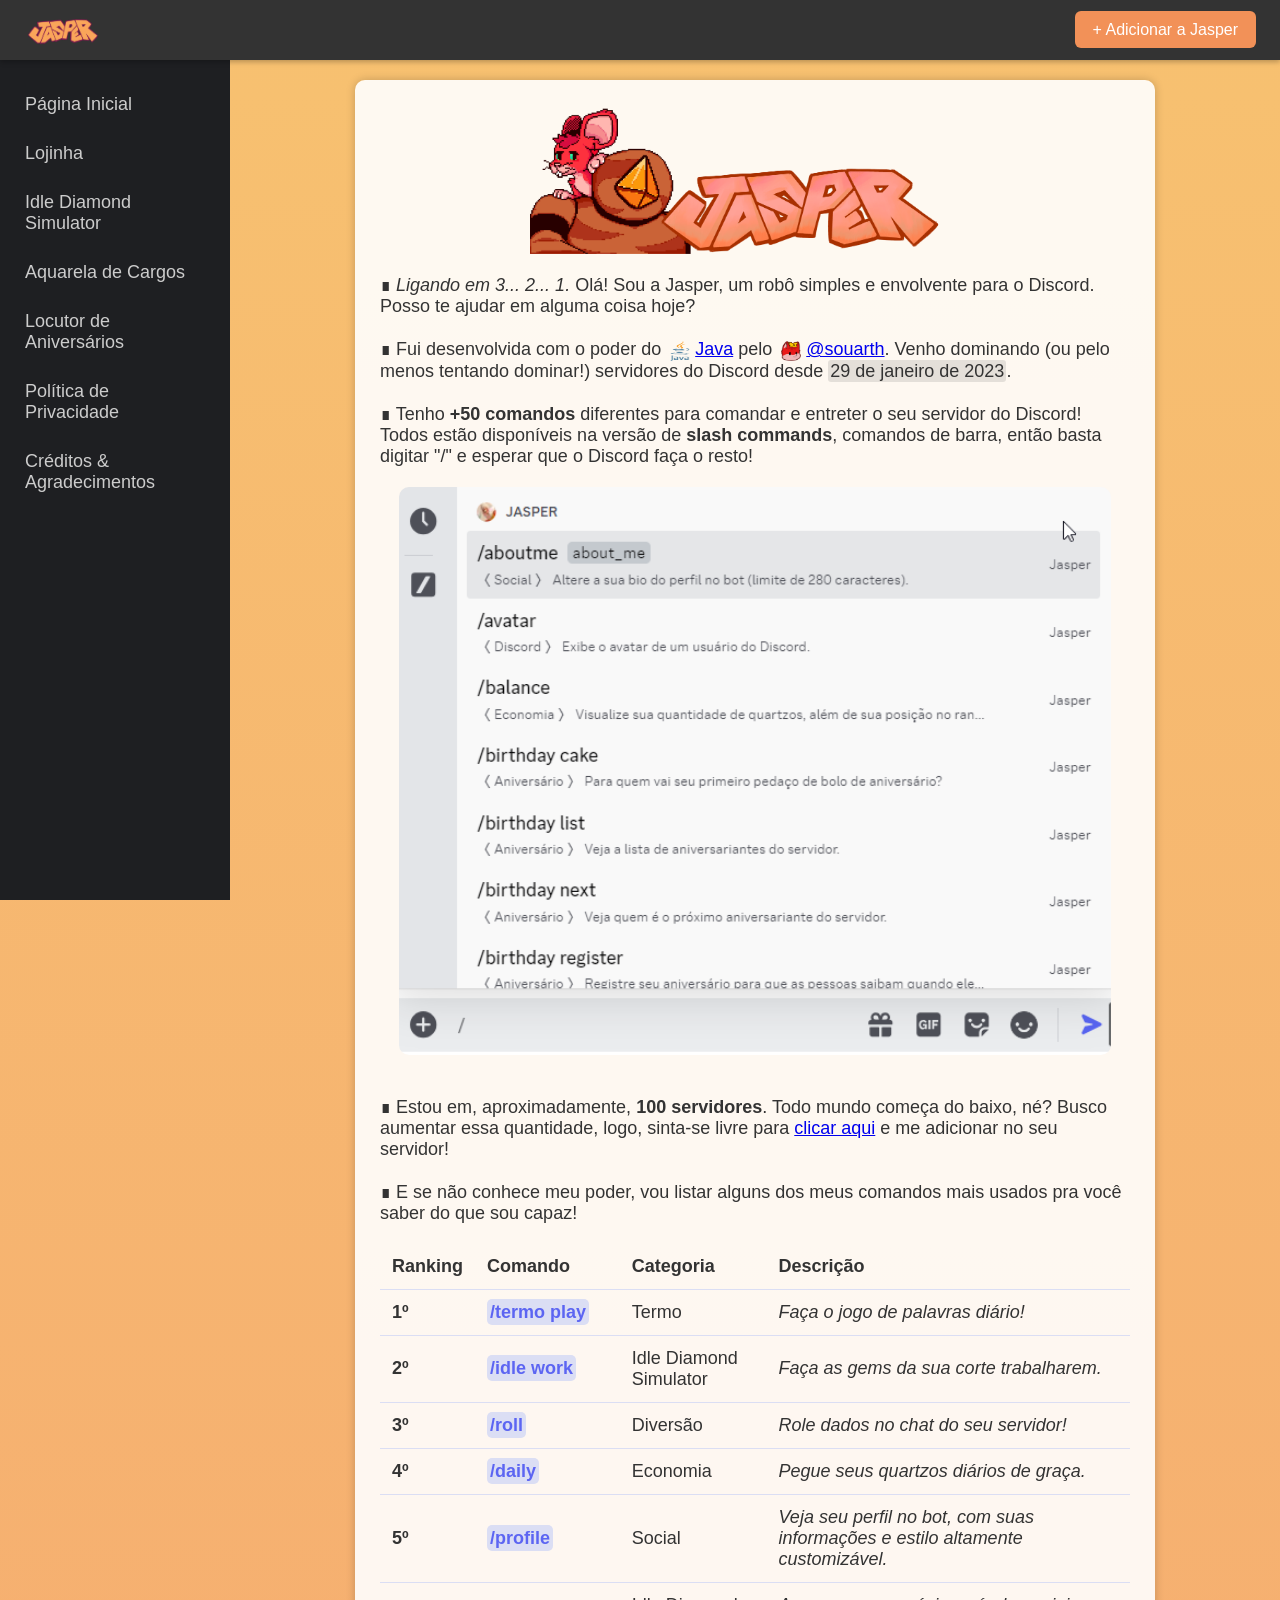
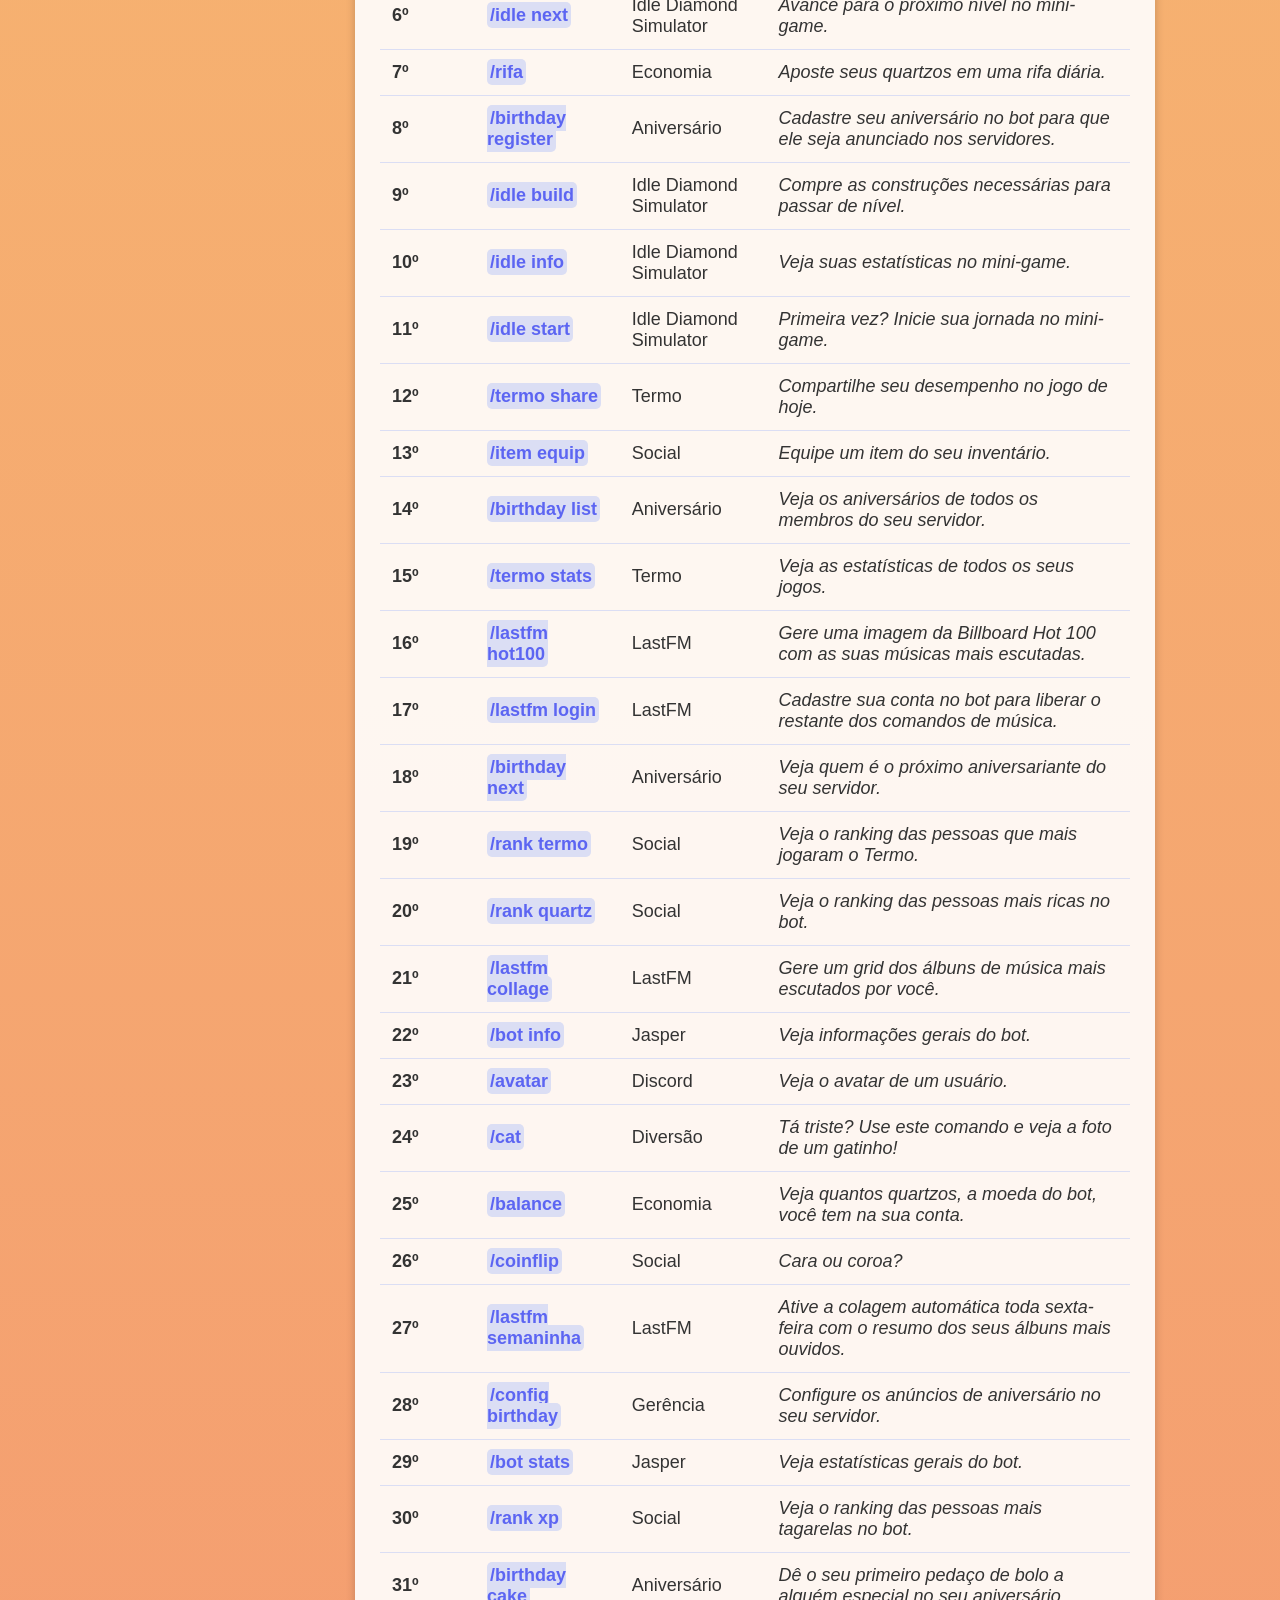
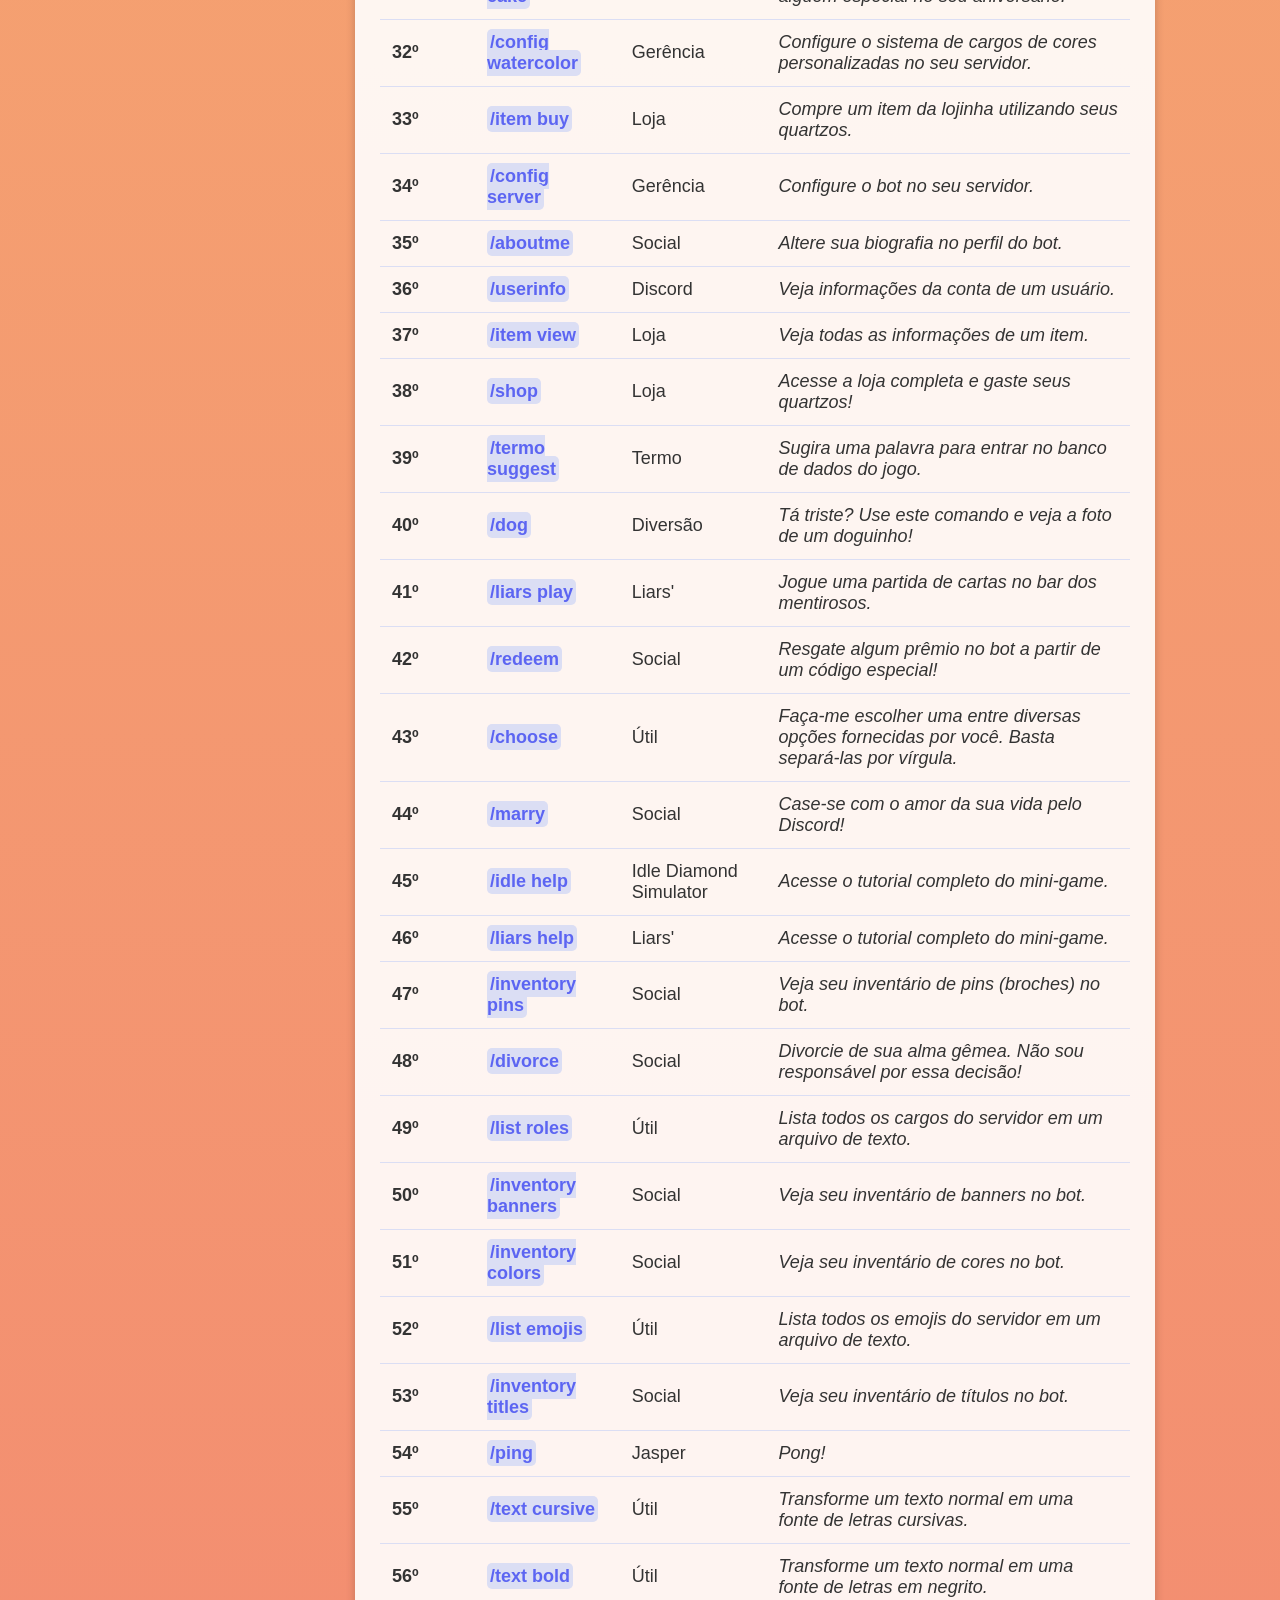
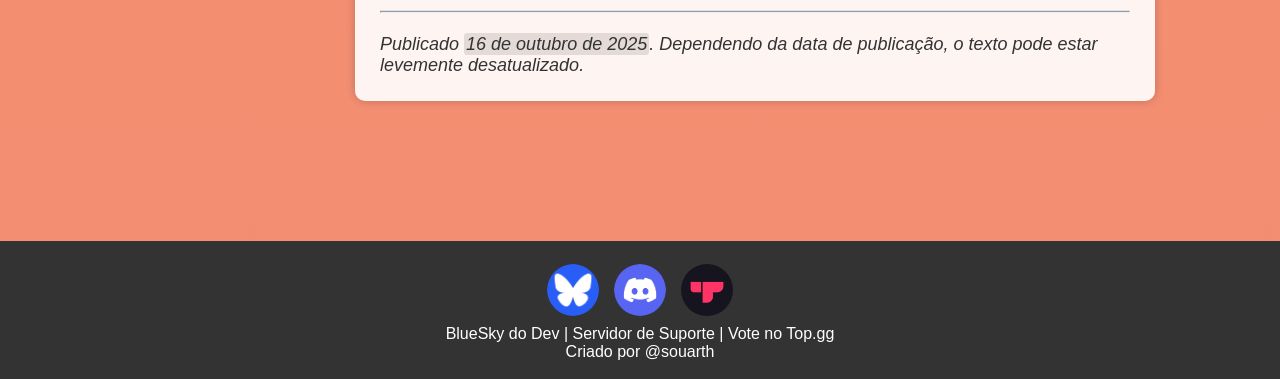
==== commit 104e52e4: "Update 18/10/25" ====
--- a/index.html
+++ b/index.html
@@ -6,7 +6,7 @@
     <meta name="viewport" content="width=device-width, initial-scale=1.0">
     <link rel="stylesheet" type="text/css" href="./public/css/index.css" media="screen" />
     <script src="./public/js/index.js"></script>
-    <link rel="icon" type="image/x-icon" href="./public/assets/images/jasper_icon.png">
+    <link rel="icon" type="image/x-icon" href="./public/assets/images/logo/jasper_icon.png">
 
     <title>Página Inicial • Jasper Bot Website</title>
 </head>
@@ -26,77 +26,40 @@
     <div id="header"></div>
 
     <div class="container">
-        <img src="./public/assets/images/logo_bold2.png" alt="Jasper Bold Logo" class="logo">
+        <img src="./public/assets/images/headers/home.png" alt="Header Homepage" class="logo">
 
         <div class="subtitle">
-            • Sou um bot do Discord inspirado em ninguém menos que eu mesma, Jasper! Sei que sou conhecida por ser
-            durona, mas vou maneirar com você... por enquanto!
+            ∎ <i>Ligando em 3... 2... 1.</i> Olá! Sou a Jasper, um robô simples e envolvente para o Discord. Posso te
+            ajudar em alguma coisa hoje?
             <br><br>
-            • Fui desenvolvida com o poder do <img class="emoji" src="./public/assets/emojis/java.png"><a
+            ∎ Fui desenvolvida com o poder do <img class="emoji" src="./public/assets/images/emojis/java.png"><a
                 href="https://www.java.com/pt-BR/">Java</a> pelo <img class="emoji"
-                src="./public/assets/emojis/arth.png"><a
+                src="./public/assets/images/emojis/arth.png"><a
                 href="https://discord.com/users/351760430991147010">@souarth</a>. Venho dominando (ou pelo menos
             tentando dominar!) servidores do Discord desde <span class="timestamp">29 de janeiro de 2023</span>.
             <br><br>
-            • Tenho <b>55 comandos</b> diferentes para comandar e entreter o seu servidor do
+            ∎ Tenho <b>+50 comandos</b> diferentes para comandar e entreter o seu servidor do
             Discord! Todos estão disponíveis na versão de <b>slash commands</b>, comandos de barra, então basta digitar
-            e esperar que o Discord faça o resto!
+            "/" e esperar que o Discord faça o resto!
             <br>
-            <img class="message" style="width: 95%;" src="./public/assets/images/slash_example.png">
+            <img class="message" style="width: 95%;" src="./public/assets/images/screenshots/slash_example.png">
             <br>
-            • Estou em, aproximadamente, <b>60 servidores</b>. Todo mundo começa do baixo, né? Busco aumentar essa
+            ∎ Estou em, aproximadamente, <b>100 servidores</b>. Todo mundo começa do baixo, né? Busco aumentar essa
             quantidade, logo, sinta-se livre para <a
                 href="https://discord.com/api/oauth2/authorize?client_id=528176898384068621&permissions=414467869760&scope=bot%20applications.commands">clicar
                 aqui</a> e me adicionar no seu servidor!
             <br><br>
-            • E se não conhece meu poder, vou listar alguns dos meus comandos mais usados pra você saber do que sou
+            ∎ E se não conhece meu poder, vou listar alguns dos meus comandos mais usados pra você saber do que sou
             capaz!
             <table class="command-table">
                 <tr>
-                    <th><span class="command">/profile</span></th>
-                    <td>Social</td>
-                    <td><i>Visualize a imagem do seu perfil ou o de outro usuário no bot</i></td>
-                </tr>
-                <tr>
-                    <th><span class="command">/birthday register</span></th>
-                    <td>Social</td>
-                    <td><i>Registre seu aniversário para que ele seja anunciado em servidores que me configuraram para
-                            isso</i></td>
-                </tr>
-                <tr>
-                    <th><span class="command">/daily</span></th>
-                    <td>Economia</td>
-                    <td><i>Colete seus quartzos, minha moeda própria, diariamente</i></td>
-                </tr>
-                <tr>
-                    <th><span class="command">/config birthday</span></th>
-                    <td>Moderação</td>
-                    <td><i>Configure-me para anunciar aniversários dos membros do seu servidor</i></td>
-                </tr>
-                <tr>
-                    <th><span class="command">/lastfm collage</span></th>
-                    <td>Last.fm</td>
-                    <td><i>Visualize uma colagem dos seus álbuns mais escutados no LastFM em um período de tempo</i>
-                    </td>
-                </tr>
-                <tr>
-                    <th><span class="command">/lastfm semaninha</span></th>
-                    <td>Last.fm</td>
-                    <td><i>Faça-me enviar todas as sextas-feiras, nas suas mensagens diretas, uma colagem dos seus
-                            álbuns mais escutados na semana</i></td>
-                </tr>
-                <tr>
-                    <th><span class="command">/idle help</span></th>
-                    <td>Idle Diamond Simulator</td>
-                    <td><i>Conheça sobre o meu mini-game, <a href="./idle.html">Idle Diamond Simulator</a></i></td>
-                </tr>
-                <tr>
-                    <th><span class="command">/termo play</span></th>
-                    <td>Termo</td>
-                    <td><i>Jogue meu mini-game diário de Termo, baseado no jogo de mesmo nome de acertar palavras</i>
-                    </td>
+                    <td>Carregando comandos...</td>
                 </tr>
             </table>
+            <hr>
+            <br>
+            <i>Publicado <span class="timestamp">16 de outubro de 2025</span>. Dependendo da data de publicação, o texto
+                pode estar levemente desatualizado.</i>
         </div>
     </div>
 
--- a/public/css/index.css
+++ b/public/css/index.css
@@ -1,186 +1,137 @@
-/* Importação da fonte */
+/* ========= CONFIGURAÇÕES GERAIS ========= */
 @import url('https://fonts.cdnfonts.com/css/gg-sans-2');
 
-/* Estilo do corpo da página */
-body {
+* {
+    box-sizing: border-box;
     margin: 0;
     padding: 0;
+}
+
+body {
     font-family: 'gg sans Normal', sans-serif;
     background-image: linear-gradient(rgb(247, 193, 112), rgb(243, 139, 113));
-    background-position: center;
     background-repeat: repeat;
-    background-size: cover;
-    position: relative;
+    min-height: 100vh;
     display: flex;
     flex-direction: column;
-    min-height: 110vh;
-}
-
-/* Estilo de links no corpo */
-body a {
+}
+
+/* ========= HEADER ========= */
+.navbar {
+    position: fixed;
+    top: 0;
+    left: 0;
+    height: 60px;
+    width: 100%;
+    background-color: #333;
+    color: white;
+    display: flex;
+    justify-content: space-between;
+    align-items: center;
+    padding: 0 24px;
+    z-index: 1000;
+    box-shadow: 0 2px 5px rgba(0, 0, 0, 0.25);
+}
+
+.navbar-left {
+    display: flex;
+    align-items: center;
+    gap: 10px;
+}
+
+.navbar .logo {
+    width: 80px;
+    height: 42px;
+}
+
+.menu-icon {
+    display: none;
+    font-size: 26px;
+    cursor: pointer;
+    color: white;
+}
+
+/* ========= SIDEBAR ========= */
+.sidebar {
+    position: fixed;
+    top: 60px;
+    left: 0;
+    width: 230px;
+    height: calc(100% - 60px);
+    background-color: #1e1f22;
+    display: flex;
+    flex-direction: column;
+    padding-top: 20px;
+    transition: left 0.3s ease;
+    z-index: 900;
+}
+
+.sidebar a {
+    padding: 14px 25px;
+    font-size: 18px;
+    color: #ccc;
     text-decoration: none;
-    color: rgb(0, 110, 233);
-}
-
-/* Estilo do logo */
-.logo {
+    transition: 0.2s;
+}
+
+.sidebar a:hover {
+    background-color: #030303;
+    color: #fff;
+}
+
+/* ========= CONTEÚDO ========= */
+.container {
+    margin-left: 230px;
+    margin-top: 80px;
+    max-width: 800px;
+    background-color: rgba(255, 255, 255, 0.9);
+    padding: 25px;
+    border-radius: 10px;
+    box-shadow: 0 0 10px rgba(0, 0, 0, 0.2);
+    align-self: center;
+}
+
+.container .logo {
     display: block;
     margin: 0 auto 20px;
     width: 60%;
-    height: 60%;
-}
-
-/* Navbar fixa no topo */
-.navbar {
-    background-color: #333;
-    overflow: hidden;
-    position: fixed;
-    top: 0;
-    width: 100%;
-}
-
-.navbar a {
-    float: left;
-    display: block;
-    color: white;
-    text-align: center;
-    padding: 16px;
-    height: 5%;
-    text-decoration: none;
-}
-
-/* Estilo do logo da navbar */
-.navbar img {
-    width: 5%;
-    height: 5%;
-    padding: 0px 15px;
-    margin-top: 10px;
-    margin-bottom: 0;
-    float: left;
-}
-
-.navbar a:hover {
-    background-color: #ddd;
-    color: black;
-}
-
-/* Estilo da nova navbar */
-.navbar-menu {
-    display: none;
-    background-color: #333;
-    padding-inline: 60px;
-}
-
-.navbar-menu img {
-    width: 5%;
-    height: 5%;
-    padding: 0px 15px;
-    margin-top: 10px;
-    margin-bottom: 0;
-    float: left;
-}
-
-.navbar-menu a {
-    color: #fff;
-    padding: 10px 15px;
-    text-decoration: none;
-}
-
-.navbar-menu a:hover {
-    background-color: #575757;
-}
-
-/* Estilo do menu */
-.menu-icon {
-    font-size: 30px;
-    cursor: pointer;
-    padding: 10px;
-    display: none;
-    position: fixed;
-    top: 10px;
-    left: 10px;
-    z-index: 1000;
-}
-
-.menu {
-    position: fixed;
-    top: 0;
-    left: -250px;
-    width: 250px;
-    height: 100%;
+}
+
+.subtitle {
+    font-size: large;
     color: #333;
-    background-color: #333;
-    overflow: hidden;
-    transition: 0.3s;
-    padding-top: 60px;
-}
-
-.menu a {
-    padding: 10px 15px;
-    text-decoration: none;
-    font-size: 25px;
-    color: #818181;
-    display: block;
-    transition: 0.3s;
-}
-
-.menu a:hover {
-    color: #f1f1f1;
-}
-
-.menu.open {
-    left: 0;
-}
-
-.menu-icon.open {
-    left: 260px;
-    /* Posição quando o menu está aberto */
-}
-
-@media (max-width: 768px) {
-    .menu-icon {
-        display: inline-block;
-        /* Exibe o hambúrguer */
-    }
-
-    .navbar-menu {
-        display: none;
-        /* Esconde a navbar de desktop */
-    }
-}
-
-@media (min-width: 769px) {
-    .menu {
-        display: none;
-        /* Esconde o hambúrguer */
-    }
-
-    .navbar-menu {
-        display: flex;
-        /* Exibe a navbar de desktop */
-    }
-}
-
-/* Container principal */
-.container {
-    max-width: 800px;
-    margin: 30px auto;
-    margin-top: 80px;
-    padding: 20px;
-    background-color: rgba(255, 255, 255, 0.8);
-    box-shadow: 0 0 10px rgba(0, 0, 0, 0.2);
-    flex: 1;
-}
-
-.container img {
-    text-align: center;
-}
-
-/* Estilo dos comandos */
+}
+
+/* ========= TABELA DE COMANDOS ========= */
+.command-table {
+    border-collapse: collapse;
+    width: 100%;
+    margin-top: 20px;
+}
+
+.command-table tr {
+    border-bottom: 1px solid #dbdef4;
+}
+
+.command-table th,
+.command-table td {
+    padding: 12px;
+    text-align: left;
+}
+
 .command {
     color: #5c65f2;
     background-color: #dbdef4;
-    border-radius: 5;
+    padding: 3px 8px;
+    border-radius: 5px;
+    font-weight: bold;
+}
+
+.command {
+    color: #5c65f2;
+    background-color: #dbdef4;
+    padding: 3px;
+    border-radius: 5px;
     margin: auto;
 }
 
@@ -189,207 +140,175 @@
     background-color: #5865f2;
 }
 
-/* Estilos diversos */
-.injector {
-    color: #e12a5c;
-}
-
-.warp {
-    color: #526191;
-}
-
-.building {
-    color: #8fbba2;
-}
-
-/* Emojis */
+/* ========= BOTÕES ========= */
+
+.button-container {
+    margin-top: 10px;
+    text-align: center;
+    display: flex;
+    justify-content: center;
+    flex-wrap: wrap;
+    gap: 10px;
+    margin-bottom: 1.5rem;
+}
+
+.button {
+    background-color: #f29158;
+    color: white;
+    padding: 10px 18px;
+    border-radius: 6px;
+    text-decoration: none;
+    transition: 0.2s;
+    border: 0px;
+}
+
+.button:hover {
+    background-color: #c46a47;
+}
+
+.button:disabled {
+    background-color: #f3ad85;
+    opacity: 0.6;
+    cursor: not-allowed;
+}
+
+/* ========= ORDENAR ========= */
+
+.sort-container {
+    text-align: center;
+    margin-bottom: 1rem;
+}
+
+#sort {
+    background-color: #222;
+    color: #fff;
+    border: 1px solid #444;
+    padding: 8px 12px;
+    border-radius: 6px;
+}
+
+/* ========= ITENS ========= */
+.item-container {
+    display: grid;
+    grid-template-columns: repeat(auto-fill, minmax(220px, 1fr));
+    gap: 18px;
+    justify-items: center;
+    margin-top: 1rem;
+}
+
+.item {
+    background-color: #1d1d1d;
+    border: 1px solid #2a2a2a;
+    border-radius: 12px;
+    padding: 14px;
+    width: 100%;
+    max-width: 260px;
+    text-align: center;
+    color: #eee;
+    box-shadow: 0 2px 8px rgba(0, 0, 0, 0.4);
+    transition: all 0.2s ease-in-out;
+    cursor: pointer;
+}
+
+.item:hover {
+    transform: translateY(-4px);
+    box-shadow: 0 6px 12px rgba(0, 0, 0, 0.5);
+    border-color: #883232;
+}
+
+.item p {
+    margin: 6px 0;
+    font-size: 0.95rem;
+    line-height: 1.4;
+}
+
+.item b {
+    color: #ff7a7a;
+}
+
+.item i {
+    color: #aaa;
+    font-size: 0.9rem;
+}
+
+.item img {
+    max-width: 100%;
+    border-radius: 10px;
+    margin-top: 6px;
+}
+
+.emoji {
+    width: 20px;
+    vertical-align: middle;
+    margin-left: 4px;
+}
+
+@media (max-width: 600px) {
+    .item-container {
+        grid-template-columns: 1fr 1fr;
+        gap: 10px;
+    }
+
+    .item {
+        padding: 10px;
+        font-size: 0.9rem;
+    }
+}
+
+/* ========= OUTROS ========= */
 .emoji {
     width: 20px;
     height: 20px;
     margin-right: 5px;
 }
 
-/* Mensagens */
 .message {
-    align-self: center;
-    border-radius: 30px;
-    padding: 20px;
-    max-width: 100%;
-}
-
-/* Subtítulo */
-.subtitle {
-    font-size: large;
-}
-
-/* Container de itens com animação */
-.item-container {
-    display: flex;
-    flex-wrap: wrap;
-    justify-content: center;
-    margin-bottom: 150px;
-    animation: fadein 0.5s;
-}
-
-/* Animação de fadein */
-@keyframes fadein {
-    from {
-        opacity: 0;
-    }
-
-    to {
-        opacity: 1;
-    }
-}
-
-/* Suporte para outros navegadores */
-@-moz-keyframes fadein {
-    from {
-        opacity: 0;
-    }
-
-    to {
-        opacity: 1;
-    }
-}
-
-@-webkit-keyframes fadein {
-    from {
-        opacity: 0;
-    }
-
-    to {
-        opacity: 1;
-    }
-}
-
-@-ms-keyframes fadein {
-    from {
-        opacity: 0;
-    }
-
-    to {
-        opacity: 1;
-    }
-}
-
-@-o-keyframes fadein {
-    from {
-        opacity: 0;
-    }
-
-    to {
-        opacity: 1;
-    }
-}
-
-/* Estilo de itens */
-.item {
-    flex: 0 0 calc(30% - 20px);
-    margin: 10px;
-    padding: 10px;
-    border: 1px solid #ddd;
-    background-color: rgba(255, 255, 255, 0.8);
-    box-shadow: 0 0 10px rgba(0, 0, 0, 0.2);
-}
-
-.item:hover {
-    background-color: rgba(230, 230, 230, 0.8);
-}
-
-/* Rodapé */
+    border-radius: 10px;
+    display: block;
+    margin: 20px auto;
+    width: 100%;
+}
+
+.timestamp {
+    background-color: rgba(0, 0, 0, 0.1);
+    padding: 1px 2px;
+    border-radius: 3px;
+}
+
+/* ========= FOOTER ========= */
 .footer {
     background-color: #333;
     color: white;
-    padding: 15px;
+    padding: 18px;
     text-align: center;
     width: 100%;
-    position: absolute;
-    bottom: 0;
-}
-
-.footer a {
-    color: white;
-}
-
-/* Ícones sociais */
+    margin-top: auto;
+}
+
 .social {
-    width: 30px;
-    height: 30px;
-    padding: 0px 15px;
-}
-
-/* Container de botões */
-.button-container {
-    margin-top: 10px;
-    text-align: center;
-}
-
-/* Botões */
-.button {
-    margin: 10px;
-    padding: 12px;
-    border: 1px solid #ddd;
-    border-radius: 5px;
-    background-color: #5865f2;
-    color: white;
-    text-align: center;
-}
-
-.button:hover {
-    background-color: #4752c4;
-    cursor: pointer;
-}
-
-/* Timestamp */
-.timestamp {
-    background-color: rgba(0, 0, 0, 0.15);
-}
-
-/* Tabela de comandos */
-.command-table {
-    border-collapse: collapse;
-    width: 100%;
-    margin-top: 20px;
-    text-align: left;
-    padding: 10px;
-}
-
-.command-table tr {
-    border-bottom: 1px solid #dbdef4;
-    text-align: left;
-}
-
-.command-table tr:last-child {
-    border-bottom: none;
-}
-
-.command-table td {
-    padding: 15px;
-}
-
-/* Container de ordenação */
-.sort-container {
-    margin-top: 10px;
-    text-align: center;
-}
-
-.sort-container label {
-    margin-right: 10px;
-    font-weight: bold;
-}
-
-.sort-container select {
+    width: 5%;
+    height: 5%;
     padding: 5px;
-    padding-right: 21%;
-    margin: 10px;
-    border-radius: 2px;
-    color: #949ba4;
-    border: 1px solid #ddd;
-    background-color: #1e1f22;
-    cursor: pointer;
-    font-size: large;
-}
-
-/* Responsividade */
-@media (max-width: 768px) {}+    border-radius: 100%;
+}
+
+/* ========= MOBILE ========= */
+@media (max-width: 900px) {
+    .menu-icon {
+        display: block;
+    }
+
+    .sidebar {
+        left: -230px;
+    }
+
+    .sidebar.open {
+        left: 0;
+    }
+
+    .container {
+        margin-left: 0;
+        margin-top: 90px;
+        padding: 20px;
+    }
+}
